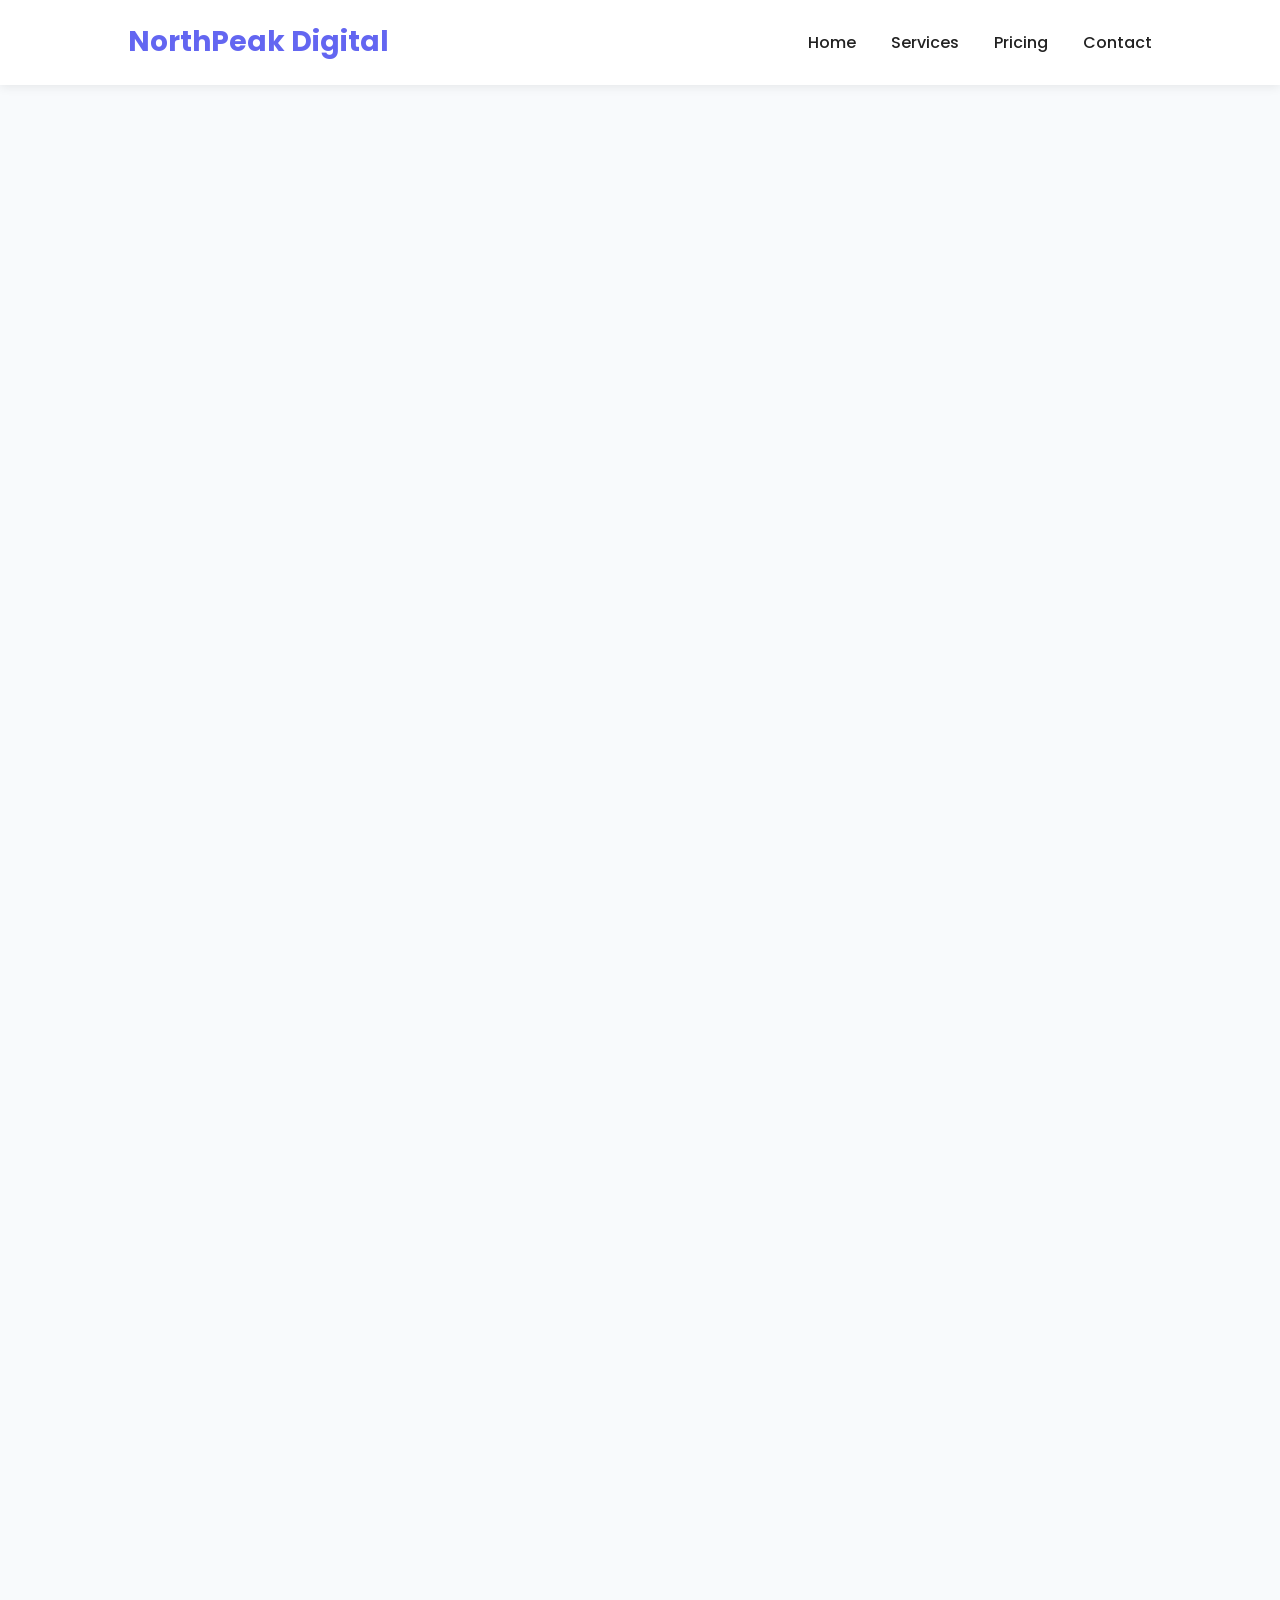
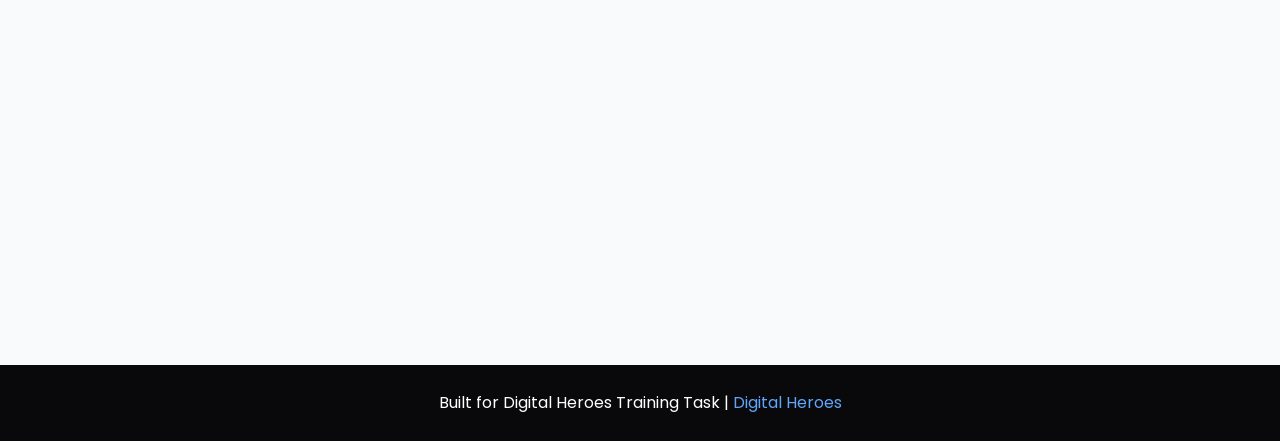
==== index.html @ 5ba5696d "Add files via upload" ====
<!DOCTYPE html>
<html lang="en">
<head>
    <meta charset="UTF-8">
    <meta name="viewport" content="width=device-width, initial-scale=1.0">

    <title>NorthPeak Digital</title>

    <!-- Google Font -->
    <link href="https://fonts.googleapis.com/css2?family=Poppins:wght@300;400;500;600;700&display=swap" rel="stylesheet">

    <!-- Font Awesome Icons -->
    <link rel="stylesheet"
          href="https://cdnjs.cloudflare.com/ajax/libs/font-awesome/6.7.2/css/all.min.css">

    <!-- CSS -->
    <link rel="stylesheet" href="style.css">
</head>

<body>

    <!-- Website Starts Here -->

    <header>
    <nav class="navbar">

    <div class="logo">
        NorthPeak Digital
    </div>

    <ul class="nav-links">

        <li><a href="#hero">Home</a></li>
        <li><a href="#services">Services</a></li>
        <li><a href="#pricing">Pricing</a></li>
        <li><a href="#contact">Contact</a></li>

    </ul>

    <div class="menu-btn">

        <i class="fas fa-bars"></i>

    </div>

</nav>
</header>
<section id="hero" class="hero hidden">

    <div class="hero-content">

        <h1>Empowering Businesses with Digital Excellence</h1>

        <p>
            We build modern websites, digital products,
            and marketing solutions that help businesses grow.
        </p>

        <a href="#contact" class="btn">
            Get Started
        </a>

    </div>

</section>
<section id="services" class="hidden">

    <h2>Our Services</h2>

    <div class="services-container">

        <div class="service-card">
            <i class="fas fa-code"></i>
            <h3>Web Development</h3>
            <p>Custom responsive websites.</p>
        </div>

        <div class="service-card">
            <i class="fas fa-palette"></i>
            <h3>UI/UX Design</h3>
            <p>Modern user experiences.</p>
        </div>

        <div class="service-card">
            <i class="fas fa-chart-line"></i>
            <h3>SEO</h3>
            <p>Improve search rankings.</p>
        </div>

        <div class="service-card">
            <i class="fas fa-bullhorn"></i>
            <h3>Digital Marketing</h3>
            <p>Reach more customers.</p>
        </div>

        <div class="service-card">
            <i class="fas fa-cloud"></i>
            <h3>Cloud Solutions</h3>
            <p>Secure cloud services.</p>
        </div>

        <div class="service-card">
            <i class="fas fa-shield-alt"></i>
            <h3>Cyber Security</h3>
            <p>Protect your business.</p>
        </div>

    </div>

</section>
<section id="testimonials" class="hidden">

    <h2>What Our Clients Say</h2>

    <div class="testimonial-container">

        <div class="testimonial">
            <p>"Amazing service and professional team!"</p>
            <h4>- Rahul Sharma</h4>
        </div>

        <div class="testimonial">
            <p>"Our sales increased after the new website."</p>
            <h4>- Priya Verma</h4>
        </div>

        <div class="testimonial">
            <p>"Highly recommended for startups."</p>
            <h4>- Aman Singh</h4>
        </div>

    </div>

</section>
<section id="pricing" class="hidden">

    <h2>Pricing Plans</h2>

    <div class="pricing-container">

        <div class="price-card">
            <h3>Starter</h3>
            <h1>₹9,999</h1>
            <p>Basic Website</p>
        </div>

        <div class="price-card">
            <div class="price-card featured">
            <span class="badge">Most Popular</span>
            <h3>Professional</h3>
            <h1>₹19,999</h1>
            <p>Website + SEO</p>
        </div>

        <div class="price-card">
            <h3>Enterprise</h3>
            <h1>₹49,999</h1>
            <p>Complete Digital Package</p>
        </div>

    </div>

</section>
<section id="contact" class="hidden">

    <h2>Contact Us</h2>

    <form id="contactForm">

        <input
            type="text"
            id="name"
            placeholder="Your Name"
            required>
        <span class="error-msg" id="nameError"></span>

        <input
            type="email"
            id="email"
            placeholder="Your Email"
            required>
        <span class="error-msg" id="emailError"></span>

        <input
            type="tel"
            id="phone"
            placeholder="Phone Number"
            required>
        <span class="error-msg" id="phoneError"></span>

        <textarea
            id="message"
            placeholder="Your Message"
            required></textarea>
        <span class="error-msg" id="messageError"></span>

        <button type="submit">
            Send Message
        </button>

    </form>

</section>

<footer>

    <p>
        Built for Digital Heroes Training Task |
        <a href="https://digitalheroesco.com"
           target="_blank">
           Digital Heroes
        </a>
    </p>

</footer>
    <script src="script.js"></script>
</body>
</html>
---- style.css ----
/* ===== GOOGLE RESET ===== */

:root {
    --color-primary: #6366f1;
    --color-primary-dark: #1d4ed8;
    --color-dark: #09090b;
    --color-bg: #f8fafc;
    --color-bg-alt: #fafafa;
}

.menu-btn{

display:none;

font-size:28px;

cursor:pointer;

}

*{
    margin:0;
    padding:0;
    box-sizing:border-box;
}

html{
    scroll-behavior:smooth;
}

body{
    font-family:'Poppins',sans-serif;
    background:var(--color-bg);
    color:#222;
    line-height:1.6;
}

section{
    padding:80px 10%;
}

h1,h2,h3{
    color:var(--color-dark);
}

a{
    text-decoration:none;
}

ul{
    list-style:none;
}

.nav-links a.active{

color:var(--color-primary);

font-weight:700;

}

.hidden{

opacity:0;

transform:translateY(60px);

transition:1s;

}

.show{

opacity:1;

transform:translateY(0);

}

/* header */
header{
    position:sticky;
    top:0;
    z-index:1000;
}

.navbar{

    display:flex;
    justify-content:space-between;
    align-items:center;

    padding:20px 10%;

    background:white;

    box-shadow:0 2px 10px rgba(0,0,0,.08);

}

.logo{

    font-size:28px;
    font-weight:700;
    color:var(--color-primary);

}

.nav-links{

    display:flex;
    gap:35px;

}

.nav-links a{

    color:#222;
    font-weight:500;
    transition:.3s;

}

.nav-links a:hover{

    color:var(--color-primary);

}

/* Hero Section */
.hero{

    height:90vh;

    display:flex;
    justify-content:center;
    align-items:center;

    text-align:center;

    background:linear-gradient(135deg,var(--color-primary),var(--color-primary-dark));

    color:white;

}

.hero-content{

    max-width:700px;

}

.hero h1{

    font-size:55px;

    color:white;

    margin-bottom:20px;

}

.hero p{

    font-size:20px;

    margin-bottom:40px;

}

.btn{

    display:inline-block;

    padding:15px 35px;

    background:white;

    color:var(--color-primary);

    border-radius:8px;

    font-weight:600;

    transition:.3s;

}

.btn:hover{

    transform:translateY(-5px);

}

/* Service */
#services{

    background:white;

    text-align:center;

}

.services-container{

    margin-top:50px;

    display:grid;

    grid-template-columns:repeat(3,1fr);

    gap:30px;

}

.service-card{

    background:var(--color-bg);

    padding:40px 25px;

    border-radius:12px;

    transition:.4s;

    box-shadow:0 5px 20px rgba(0,0,0,.08);

}

.service-card i{

    font-size:45px;

    color:var(--color-primary);

    margin-bottom:20px;

}

.service-card:hover{

    transform:translateY(-10px);

}

/* Testimonials */
#testimonials{

    background:var(--color-bg-alt);

    text-align:center;

}

.testimonial-container{

    display:flex;

    gap:30px;

    margin-top:40px;

}

.testimonial{

    background:white;

    padding:30px;

    border-radius:12px;

    box-shadow:0 5px 20px rgba(0,0,0,.08);

}

/* Pricing */
#pricing{

    background:white;

    text-align:center;

}

.pricing-container{

    display:grid;

    grid-template-columns:repeat(3,1fr);

    gap:30px;

    margin-top:50px;

}

.price-card{

    background:var(--color-primary);

    color:white;

    padding:45px;

    border-radius:15px;

    transition:.4s;

}

.price-card.featured{
    transform: scale(1.05);
    border: 2px solid #fbbf24;
}

.badge{
    display:inline-block;
    background:#fbbf24;
    color:#0f172a;
    font-size:12px;
    font-weight:700;
    padding:4px 12px;
    border-radius:20px;
    margin-bottom:10px;
}

.price-card h1{

    color:white;

    margin:20px 0;

}

.price-card:hover{

    transform:scale(1.05);

}

/* Contact Form */
#contact{

    background:var(--color-bg-alt);

    text-align:center;

}

form{

    max-width:700px;

    margin:auto;

}

input,
textarea{

    width:100%;

    padding:18px;

    margin-bottom:20px;

    border:1px solid #ddd;

    border-radius:8px;

    font-size:16px;

}

textarea{

    height:180px;

    resize:none;

}

button{

    width:100%;

    padding:18px;

    background:var(--color-primary);

    color:white;

    border:none;

    border-radius:8px;

    font-size:18px;

    cursor:pointer;

    transition:.3s;

}

button:hover{

    background:var(--color-primary-dark);

}

.error-msg{
    display:block;
    color:#dc2626;
    font-size:14px;
    margin-top:-15px;
    margin-bottom:15px;
    min-height:18px;
}

/* Footer */
footer{

    background:var(--color-dark);

    color:white;

    text-align:center;

    padding:25px;

}

footer a{

    color:#60a5fa;

}

/* Tablet (768px) */
@media(max-width:768px){

.services-container{

grid-template-columns:repeat(2,1fr);
max-width: 1200px;
margin-inline: auto;

}

.pricing-container{

grid-template-columns:1fr;
max-width: 1200px;
margin-inline: auto;

}

.testimonial-container{

flex-direction:column;
max-width: 1200px;
margin-inline: auto;

}

.hero h1{

font-size:40px;

}

}

/* Mobile (360px) */
@media(max-width:480px){

.menu-btn{

display:block;

}

.nav-links{

display:none;

width:100%;

}

.nav-links.active{

display:flex;

flex-direction:column;

padding-top:20px;

}

.navbar{

flex-direction:column;

gap:20px;

}

.nav-links{

flex-direction:column;

align-items:center;

}

.services-container{

grid-template-columns:1fr;

}

.hero{

padding:20px;

}

.hero h1{

font-size:32px;

}

.hero p{

font-size:17px;

}

section{

padding:60px 20px;

}

}

a:focus-visible,
button:focus-visible,
input:focus-visible,
textarea:focus-visible {
    outline: 2px solid var(--color-primary);
    outline-offset: 2px;
}
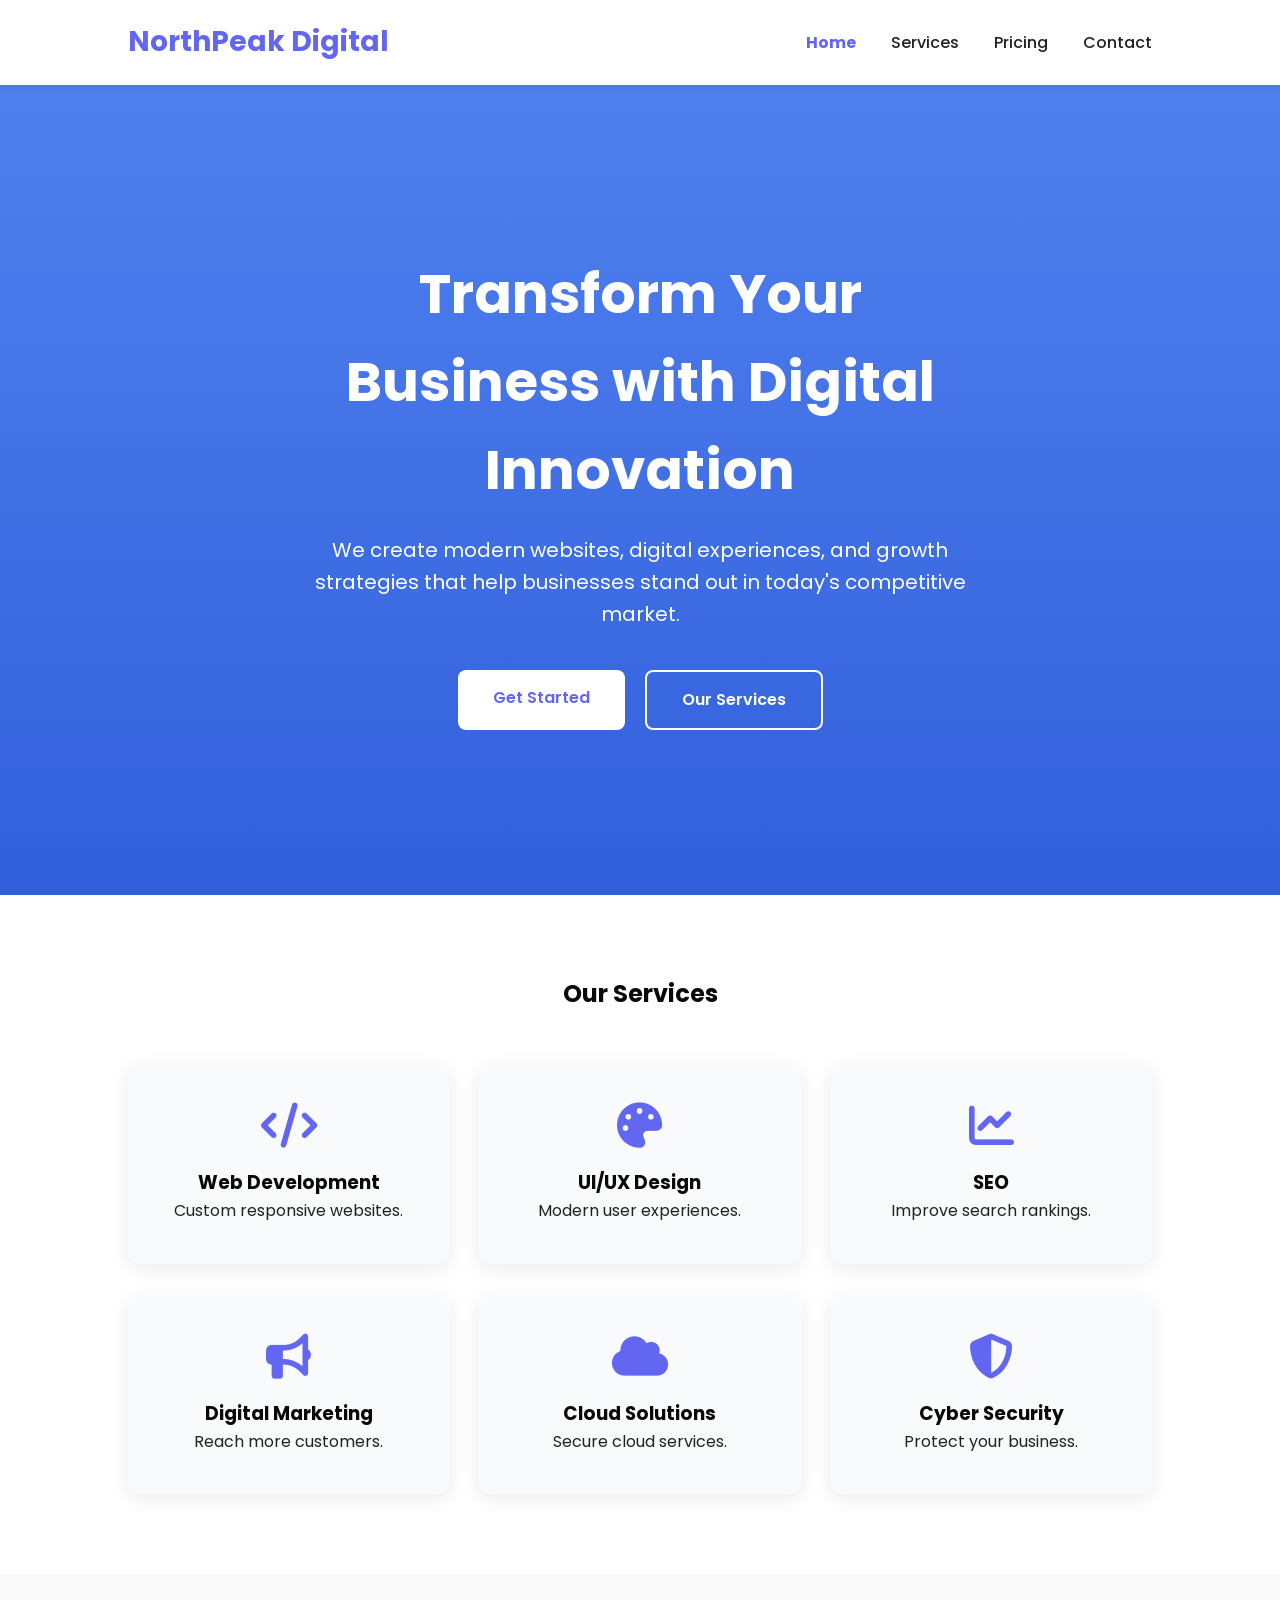
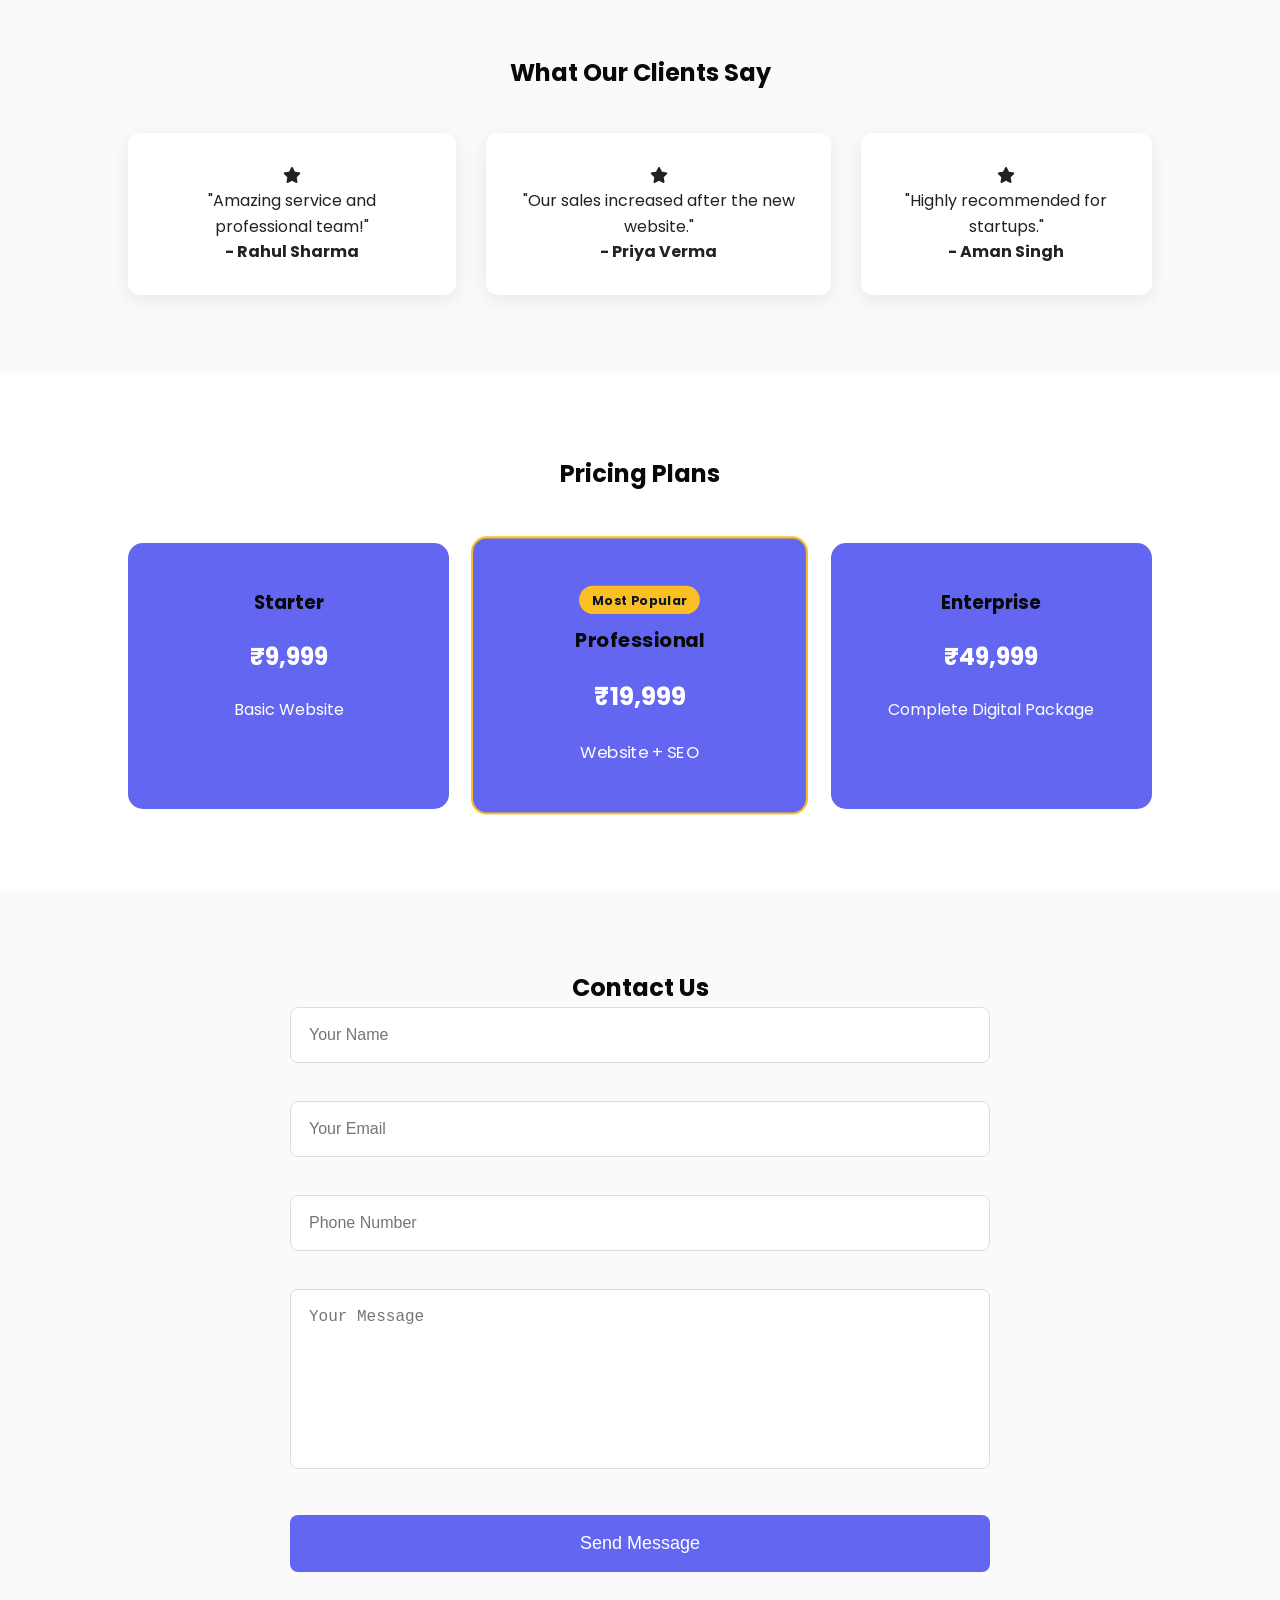
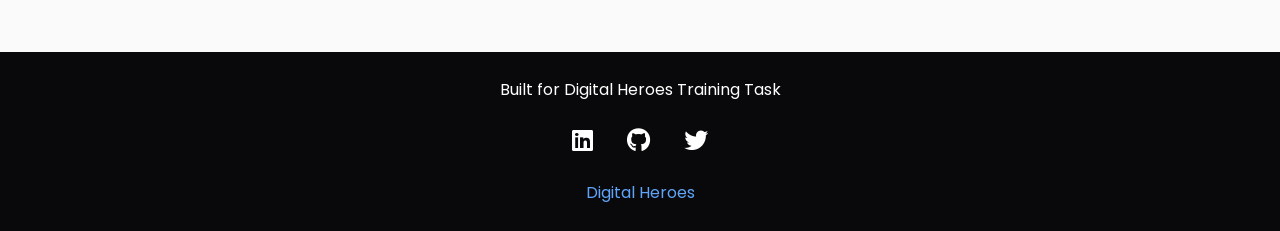
==== commit 79db2173: "Initial Commit" ====
--- a/index.html
+++ b/index.html
@@ -1,218 +1,239 @@
-<!DOCTYPE html>
-<html lang="en">
-<head>
-    <meta charset="UTF-8">
-    <meta name="viewport" content="width=device-width, initial-scale=1.0">
-
-    <title>NorthPeak Digital</title>
-
-    <!-- Google Font -->
-    <link href="https://fonts.googleapis.com/css2?family=Poppins:wght@300;400;500;600;700&display=swap" rel="stylesheet">
-
-    <!-- Font Awesome Icons -->
-    <link rel="stylesheet"
-          href="https://cdnjs.cloudflare.com/ajax/libs/font-awesome/6.7.2/css/all.min.css">
-
-    <!-- CSS -->
-    <link rel="stylesheet" href="style.css">
-</head>
-
-<body>
-
-    <!-- Website Starts Here -->
-
-    <header>
-    <nav class="navbar">
-
-    <div class="logo">
-        NorthPeak Digital
-    </div>
-
-    <ul class="nav-links">
-
-        <li><a href="#hero">Home</a></li>
-        <li><a href="#services">Services</a></li>
-        <li><a href="#pricing">Pricing</a></li>
-        <li><a href="#contact">Contact</a></li>
-
-    </ul>
-
-    <div class="menu-btn">
-
-        <i class="fas fa-bars"></i>
-
-    </div>
-
-</nav>
-</header>
-<section id="hero" class="hero hidden">
-
-    <div class="hero-content">
-
-        <h1>Empowering Businesses with Digital Excellence</h1>
-
-        <p>
-            We build modern websites, digital products,
-            and marketing solutions that help businesses grow.
-        </p>
-
-        <a href="#contact" class="btn">
-            Get Started
-        </a>
-
-    </div>
-
-</section>
-<section id="services" class="hidden">
-
-    <h2>Our Services</h2>
-
-    <div class="services-container">
-
-        <div class="service-card">
-            <i class="fas fa-code"></i>
-            <h3>Web Development</h3>
-            <p>Custom responsive websites.</p>
-        </div>
-
-        <div class="service-card">
-            <i class="fas fa-palette"></i>
-            <h3>UI/UX Design</h3>
-            <p>Modern user experiences.</p>
-        </div>
-
-        <div class="service-card">
-            <i class="fas fa-chart-line"></i>
-            <h3>SEO</h3>
-            <p>Improve search rankings.</p>
-        </div>
-
-        <div class="service-card">
-            <i class="fas fa-bullhorn"></i>
-            <h3>Digital Marketing</h3>
-            <p>Reach more customers.</p>
-        </div>
-
-        <div class="service-card">
-            <i class="fas fa-cloud"></i>
-            <h3>Cloud Solutions</h3>
-            <p>Secure cloud services.</p>
-        </div>
-
-        <div class="service-card">
-            <i class="fas fa-shield-alt"></i>
-            <h3>Cyber Security</h3>
-            <p>Protect your business.</p>
-        </div>
-
-    </div>
-
-</section>
-<section id="testimonials" class="hidden">
-
-    <h2>What Our Clients Say</h2>
-
-    <div class="testimonial-container">
-
-        <div class="testimonial">
-            <p>"Amazing service and professional team!"</p>
-            <h4>- Rahul Sharma</h4>
-        </div>
-
-        <div class="testimonial">
-            <p>"Our sales increased after the new website."</p>
-            <h4>- Priya Verma</h4>
-        </div>
-
-        <div class="testimonial">
-            <p>"Highly recommended for startups."</p>
-            <h4>- Aman Singh</h4>
-        </div>
-
-    </div>
-
-</section>
-<section id="pricing" class="hidden">
-
-    <h2>Pricing Plans</h2>
-
-    <div class="pricing-container">
-
-        <div class="price-card">
-            <h3>Starter</h3>
-            <h1>₹9,999</h1>
-            <p>Basic Website</p>
-        </div>
-
-        <div class="price-card">
-            <div class="price-card featured">
-            <span class="badge">Most Popular</span>
-            <h3>Professional</h3>
-            <h1>₹19,999</h1>
-            <p>Website + SEO</p>
-        </div>
-
-        <div class="price-card">
-            <h3>Enterprise</h3>
-            <h1>₹49,999</h1>
-            <p>Complete Digital Package</p>
-        </div>
-
-    </div>
-
-</section>
-<section id="contact" class="hidden">
-
-    <h2>Contact Us</h2>
-
-    <form id="contactForm">
-
-        <input
-            type="text"
-            id="name"
-            placeholder="Your Name"
-            required>
-        <span class="error-msg" id="nameError"></span>
-
-        <input
-            type="email"
-            id="email"
-            placeholder="Your Email"
-            required>
-        <span class="error-msg" id="emailError"></span>
-
-        <input
-            type="tel"
-            id="phone"
-            placeholder="Phone Number"
-            required>
-        <span class="error-msg" id="phoneError"></span>
-
-        <textarea
-            id="message"
-            placeholder="Your Message"
-            required></textarea>
-        <span class="error-msg" id="messageError"></span>
-
-        <button type="submit">
-            Send Message
-        </button>
-
-    </form>
-
-</section>
-
-<footer>
-
-    <p>
-        Built for Digital Heroes Training Task |
-        <a href="https://digitalheroesco.com"
-           target="_blank">
-           Digital Heroes
-        </a>
-    </p>
-
-</footer>
-    <script src="script.js"></script>
-</body>
+<!DOCTYPE html>
+<html lang="en">
+<head>
+    <meta charset="UTF-8">
+    <meta name="viewport" content="width=device-width, initial-scale=1.0">
+
+    <title>NorthPeak Digital</title>
+
+    <!-- Google Font -->
+    <link href="https://fonts.googleapis.com/css2?family=Poppins:wght@300;400;500;600;700&display=swap" rel="stylesheet">
+
+    <!-- Font Awesome Icons -->
+    <link rel="stylesheet"
+          href="https://cdnjs.cloudflare.com/ajax/libs/font-awesome/6.7.2/css/all.min.css">
+
+    <!-- CSS -->
+    <link rel="stylesheet" href="style.css">
+</head>
+
+<body>
+
+    <!-- Website Starts Here -->
+
+    <header>
+    <nav class="navbar">
+
+    <div class="logo">
+        NorthPeak Digital
+    </div>
+
+    <ul class="nav-links">
+
+        <li><a href="#hero">Home</a></li>
+        <li><a href="#services">Services</a></li>
+        <li><a href="#pricing">Pricing</a></li>
+        <li><a href="#contact">Contact</a></li>
+
+    </ul>
+
+    <div class="menu-btn">
+
+        <i class="fas fa-bars"></i>
+
+    </div>
+
+</nav>
+</header>
+<section id="hero" class="hero hidden">
+
+    <div class="hero-content">
+
+        <h1>Transform Your Business with Digital Innovation</h1>
+
+        <p>
+            We create modern websites, digital experiences, and growth strategies
+            that help businesses stand out in today's competitive market.
+        </p>
+
+        <div class="hero-buttons">
+            <a href="#contact" class="btn">Get Started</a>
+            <a href="#services" class="btn btn-secondary">Our Services</a>
+        </div>
+
+    </div>
+
+</section>
+<section id="services" class="hidden">
+
+    <h2>Our Services</h2>
+
+    <div class="services-container">
+
+        <div class="service-card">
+            <i class="fas fa-code"></i>
+            <h3>Web Development</h3>
+            <p>Custom responsive websites.</p>
+        </div>
+
+        <div class="service-card">
+            <i class="fas fa-palette"></i>
+            <h3>UI/UX Design</h3>
+            <p>Modern user experiences.</p>
+        </div>
+
+        <div class="service-card">
+            <i class="fas fa-chart-line"></i>
+            <h3>SEO</h3>
+            <p>Improve search rankings.</p>
+        </div>
+
+        <div class="service-card">
+            <i class="fas fa-bullhorn"></i>
+            <h3>Digital Marketing</h3>
+            <p>Reach more customers.</p>
+        </div>
+
+        <div class="service-card">
+            <i class="fas fa-cloud"></i>
+            <h3>Cloud Solutions</h3>
+            <p>Secure cloud services.</p>
+        </div>
+
+        <div class="service-card">
+            <i class="fas fa-shield-alt"></i>
+            <h3>Cyber Security</h3>
+            <p>Protect your business.</p>
+        </div>
+
+    </div>
+
+</section>
+<section id="testimonials" class="hidden">
+
+    <h2>What Our Clients Say</h2>
+
+    <div class="testimonial-container">
+
+        <div class="testimonial">
+            <i class="fas fa-star"></i>
+            <p>"Amazing service and professional team!"</p>
+            <h4>- Rahul Sharma</h4>
+        </div>
+
+        <div class="testimonial">
+            <i class="fas fa-star"></i>
+            <p>"Our sales increased after the new website."</p>
+            <h4>- Priya Verma</h4>
+        </div>
+
+        <div class="testimonial">
+            <i class="fas fa-star"></i>
+            <p>"Highly recommended for startups."</p>
+            <h4>- Aman Singh</h4>
+        </div>
+
+    </div>
+
+</section>
+<section id="pricing" class="hidden">
+
+    <h2>Pricing Plans</h2>
+
+    <div class="pricing-container">
+
+        <div class="price-card">
+            <h3>Starter</h3>
+            <h1>₹9,999</h1>
+            <p>Basic Website</p>
+        </div>
+
+        <div class="price-card featured">
+            <span class="badge">Most Popular</span>
+            <h3>Professional</h3>
+            <h1>₹19,999</h1>
+            <p>Website + SEO</p>
+        </div>
+
+        <div class="price-card">
+            <h3>Enterprise</h3>
+            <h1>₹49,999</h1>
+            <p>Complete Digital Package</p>
+        </div>
+
+    </div>
+
+</section>
+<section id="contact" class="hidden">
+
+    <h2>Contact Us</h2>
+
+    <form id="contactForm">
+
+        <input
+            type="text"
+            id="name"
+            placeholder="Your Name"
+            required>
+        <span class="error-msg" id="nameError"></span>
+
+        <input
+            type="email"
+            id="email"
+            placeholder="Your Email"
+            required>
+        <span class="error-msg" id="emailError"></span>
+
+        <input
+            type="tel"
+            id="phone"
+            placeholder="Phone Number"
+            required>
+        <span class="error-msg" id="phoneError"></span>
+
+        <textarea
+            id="message"
+            placeholder="Your Message"
+            required></textarea>
+        <span class="error-msg" id="messageError"></span>
+
+        <button type="submit">
+            Send Message
+        </button>
+
+    </form>
+
+</section>
+
+<footer>
+
+<p>
+
+Built for Digital Heroes Training Task
+
+</p>
+
+<div class="social-icons">
+
+<a href="#"><i class="fab fa-linkedin"></i></a>
+
+<a href="#"><i class="fab fa-github"></i></a>
+
+<a href="#"><i class="fab fa-twitter"></i></a>
+
+</div>
+
+<p>
+
+<a href="https://digitalheroesco.com" target="_blank">
+
+Digital Heroes
+
+</a>
+
+</p>
+
+</footer>
+    <script src="script.js"></script>
+</body>
 </html>
--- a/style.css
+++ b/style.css
@@ -1,556 +1,601 @@
-/* ===== GOOGLE RESET ===== */
-
-:root {
-    --color-primary: #6366f1;
-    --color-primary-dark: #1d4ed8;
-    --color-dark: #09090b;
-    --color-bg: #f8fafc;
-    --color-bg-alt: #fafafa;
-}
-
-.menu-btn{
-
-display:none;
-
-font-size:28px;
-
-cursor:pointer;
-
-}
-
-*{
-    margin:0;
-    padding:0;
-    box-sizing:border-box;
-}
-
-html{
-    scroll-behavior:smooth;
-}
-
-body{
-    font-family:'Poppins',sans-serif;
-    background:var(--color-bg);
-    color:#222;
-    line-height:1.6;
-}
-
-section{
-    padding:80px 10%;
-}
-
-h1,h2,h3{
-    color:var(--color-dark);
-}
-
-a{
-    text-decoration:none;
-}
-
-ul{
-    list-style:none;
-}
-
-.nav-links a.active{
-
-color:var(--color-primary);
-
-font-weight:700;
-
-}
-
-.hidden{
-
-opacity:0;
-
-transform:translateY(60px);
-
-transition:1s;
-
-}
-
-.show{
-
-opacity:1;
-
-transform:translateY(0);
-
-}
-
-/* header */
-header{
-    position:sticky;
-    top:0;
-    z-index:1000;
-}
-
-.navbar{
-
-    display:flex;
-    justify-content:space-between;
-    align-items:center;
-
-    padding:20px 10%;
-
-    background:white;
-
-    box-shadow:0 2px 10px rgba(0,0,0,.08);
-
-}
-
-.logo{
-
-    font-size:28px;
-    font-weight:700;
-    color:var(--color-primary);
-
-}
-
-.nav-links{
-
-    display:flex;
-    gap:35px;
-
-}
-
-.nav-links a{
-
-    color:#222;
-    font-weight:500;
-    transition:.3s;
-
-}
-
-.nav-links a:hover{
-
-    color:var(--color-primary);
-
-}
-
-/* Hero Section */
-.hero{
-
-    height:90vh;
-
-    display:flex;
-    justify-content:center;
-    align-items:center;
-
-    text-align:center;
-
-    background:linear-gradient(135deg,var(--color-primary),var(--color-primary-dark));
-
-    color:white;
-
-}
-
-.hero-content{
-
-    max-width:700px;
-
-}
-
-.hero h1{
-
-    font-size:55px;
-
-    color:white;
-
-    margin-bottom:20px;
-
-}
-
-.hero p{
-
-    font-size:20px;
-
-    margin-bottom:40px;
-
-}
-
-.btn{
-
-    display:inline-block;
-
-    padding:15px 35px;
-
-    background:white;
-
-    color:var(--color-primary);
-
-    border-radius:8px;
-
-    font-weight:600;
-
-    transition:.3s;
-
-}
-
-.btn:hover{
-
-    transform:translateY(-5px);
-
-}
-
-/* Service */
-#services{
-
-    background:white;
-
-    text-align:center;
-
-}
-
-.services-container{
-
-    margin-top:50px;
-
-    display:grid;
-
-    grid-template-columns:repeat(3,1fr);
-
-    gap:30px;
-
-}
-
-.service-card{
-
-    background:var(--color-bg);
-
-    padding:40px 25px;
-
-    border-radius:12px;
-
-    transition:.4s;
-
-    box-shadow:0 5px 20px rgba(0,0,0,.08);
-
-}
-
-.service-card i{
-
-    font-size:45px;
-
-    color:var(--color-primary);
-
-    margin-bottom:20px;
-
-}
-
-.service-card:hover{
-
-    transform:translateY(-10px);
-
-}
-
-/* Testimonials */
-#testimonials{
-
-    background:var(--color-bg-alt);
-
-    text-align:center;
-
-}
-
-.testimonial-container{
-
-    display:flex;
-
-    gap:30px;
-
-    margin-top:40px;
-
-}
-
-.testimonial{
-
-    background:white;
-
-    padding:30px;
-
-    border-radius:12px;
-
-    box-shadow:0 5px 20px rgba(0,0,0,.08);
-
-}
-
-/* Pricing */
-#pricing{
-
-    background:white;
-
-    text-align:center;
-
-}
-
-.pricing-container{
-
-    display:grid;
-
-    grid-template-columns:repeat(3,1fr);
-
-    gap:30px;
-
-    margin-top:50px;
-
-}
-
-.price-card{
-
-    background:var(--color-primary);
-
-    color:white;
-
-    padding:45px;
-
-    border-radius:15px;
-
-    transition:.4s;
-
-}
-
-.price-card.featured{
-    transform: scale(1.05);
-    border: 2px solid #fbbf24;
-}
-
-.badge{
-    display:inline-block;
-    background:#fbbf24;
-    color:#0f172a;
-    font-size:12px;
-    font-weight:700;
-    padding:4px 12px;
-    border-radius:20px;
-    margin-bottom:10px;
-}
-
-.price-card h1{
-
-    color:white;
-
-    margin:20px 0;
-
-}
-
-.price-card:hover{
-
-    transform:scale(1.05);
-
-}
-
-/* Contact Form */
-#contact{
-
-    background:var(--color-bg-alt);
-
-    text-align:center;
-
-}
-
-form{
-
-    max-width:700px;
-
-    margin:auto;
-
-}
-
-input,
-textarea{
-
-    width:100%;
-
-    padding:18px;
-
-    margin-bottom:20px;
-
-    border:1px solid #ddd;
-
-    border-radius:8px;
-
-    font-size:16px;
-
-}
-
-textarea{
-
-    height:180px;
-
-    resize:none;
-
-}
-
-button{
-
-    width:100%;
-
-    padding:18px;
-
-    background:var(--color-primary);
-
-    color:white;
-
-    border:none;
-
-    border-radius:8px;
-
-    font-size:18px;
-
-    cursor:pointer;
-
-    transition:.3s;
-
-}
-
-button:hover{
-
-    background:var(--color-primary-dark);
-
-}
-
-.error-msg{
-    display:block;
-    color:#dc2626;
-    font-size:14px;
-    margin-top:-15px;
-    margin-bottom:15px;
-    min-height:18px;
-}
-
-/* Footer */
-footer{
-
-    background:var(--color-dark);
-
-    color:white;
-
-    text-align:center;
-
-    padding:25px;
-
-}
-
-footer a{
-
-    color:#60a5fa;
-
-}
-
-/* Tablet (768px) */
-@media(max-width:768px){
-
-.services-container{
-
-grid-template-columns:repeat(2,1fr);
-max-width: 1200px;
-margin-inline: auto;
-
-}
-
-.pricing-container{
-
-grid-template-columns:1fr;
-max-width: 1200px;
-margin-inline: auto;
-
-}
-
-.testimonial-container{
-
-flex-direction:column;
-max-width: 1200px;
-margin-inline: auto;
-
-}
-
-.hero h1{
-
-font-size:40px;
-
-}
-
-}
-
-/* Mobile (360px) */
-@media(max-width:480px){
-
-.menu-btn{
-
-display:block;
-
-}
-
-.nav-links{
-
-display:none;
-
-width:100%;
-
-}
-
-.nav-links.active{
-
-display:flex;
-
-flex-direction:column;
-
-padding-top:20px;
-
-}
-
-.navbar{
-
-flex-direction:column;
-
-gap:20px;
-
-}
-
-.nav-links{
-
-flex-direction:column;
-
-align-items:center;
-
-}
-
-.services-container{
-
-grid-template-columns:1fr;
-
-}
-
-.hero{
-
-padding:20px;
-
-}
-
-.hero h1{
-
-font-size:32px;
-
-}
-
-.hero p{
-
-font-size:17px;
-
-}
-
-section{
-
-padding:60px 20px;
-
-}
-
-}
-
-a:focus-visible,
-button:focus-visible,
-input:focus-visible,
-textarea:focus-visible {
-    outline: 2px solid var(--color-primary);
-    outline-offset: 2px;
-}
+/* ===== GOOGLE RESET ===== */
+
+:root {
+    --color-primary: #6366f1;
+    --color-primary-dark: #1d4ed8;
+    --color-dark: #09090b;
+    --color-bg: #f8fafc;
+    --color-bg-alt: #fafafa;
+}
+
+.menu-btn{
+
+display:none;
+
+font-size:28px;
+
+cursor:pointer;
+
+}
+
+*{
+    margin:0;
+    padding:0;
+    box-sizing:border-box;
+}
+
+html{
+    scroll-behavior:smooth;
+}
+
+body{
+    font-family:'Poppins',sans-serif;
+    background:var(--color-bg);
+    color:#222;
+    line-height:1.6;
+}
+
+section{
+    padding:80px 10%;
+}
+
+h1,h2,h3{
+    color:var(--color-dark);
+}
+
+a{
+    text-decoration:none;
+}
+
+ul{
+    list-style:none;
+}
+
+.nav-links a.active{
+
+color:var(--color-primary);
+
+font-weight:700;
+
+}
+
+.hidden{
+
+opacity:0;
+
+transform:translateY(60px);
+
+transition:1s;
+
+}
+
+.show{
+
+opacity:1;
+
+transform:translateY(0);
+
+}
+
+/* header */
+header{
+    position:sticky;
+    top:0;
+    z-index:1000;
+}
+
+.navbar{
+
+    display:flex;
+    justify-content:space-between;
+    align-items:center;
+
+    padding:20px 10%;
+
+    background:white;
+
+    box-shadow:0 2px 10px rgba(0,0,0,.08);
+
+}
+
+.logo{
+
+    font-size:28px;
+    font-weight:700;
+    color:var(--color-primary);
+
+}
+
+.nav-links{
+
+    display:flex;
+    gap:35px;
+
+}
+
+.nav-links a{
+
+    color:#222;
+    font-weight:500;
+    transition:.3s;
+
+}
+
+.nav-links a:hover{
+
+    color:var(--color-primary);
+
+}
+
+/* Hero Section */
+.hero{
+
+    height:90vh;
+
+    display:flex;
+    justify-content:center;
+    align-items:center;
+
+    text-align:center;
+
+    background:
+linear-gradient(rgba(37,99,235,.8),rgba(29,78,216,.9)),
+url("https://images.unsplash.com/photo-1497366754035-f200968a6e72?auto=format&fit=crop&w=1600&q=80");
+
+background-size:cover;
+background-position:center;
+
+    color:white;
+
+}
+
+.hero-content{
+
+    max-width:700px;
+
+}
+
+.hero h1{
+
+    font-size:55px;
+
+    color:white;
+
+    margin-bottom:20px;
+
+}
+
+.hero p{
+
+    font-size:20px;
+
+    margin-bottom:40px;
+
+}
+
+.btn{
+
+    display:inline-block;
+
+    padding:15px 35px;
+
+    background:white;
+
+    color:var(--color-primary);
+
+    border-radius:8px;
+
+    font-weight:600;
+
+    transition:.3s;
+
+}
+
+.btn:hover{
+
+    transform:translateY(-5px);
+
+}
+
+.hero-buttons{
+    display:flex;
+    justify-content:center;
+    gap:20px;
+    flex-wrap:wrap;
+}
+
+.btn-secondary{
+    background:transparent;
+    border:2px solid white;
+    color:white;
+}
+
+.btn-secondary:hover{
+    background:white;
+    color:var(--color-primary);
+}
+
+/* Service */
+#services{
+
+    background:white;
+
+    text-align:center;
+
+}
+
+.services-container{
+
+    margin-top:50px;
+
+    display:grid;
+
+    grid-template-columns:repeat(3,1fr);
+
+    gap:30px;
+
+}
+
+.service-card{
+
+    background:var(--color-bg);
+
+    padding:40px 25px;
+
+    border-radius:12px;
+
+    transition:.4s;
+
+    box-shadow:0 5px 20px rgba(0,0,0,.08);
+
+}
+
+.service-card i{
+
+    font-size:45px;
+
+    color:var(--color-primary);
+
+    margin-bottom:20px;
+
+}
+
+.service-card:hover{
+    transform:translateY(-10px);
+    box-shadow:0 15px 35px rgba(0,0,0,.15);
+}
+
+/* Testimonials */
+#testimonials{
+
+    background:var(--color-bg-alt);
+
+    text-align:center;
+
+}
+
+.testimonial-container{
+
+    display:flex;
+
+    gap:30px;
+
+    margin-top:40px;
+
+}
+
+.testimonial{
+
+    background:white;
+
+    padding:30px;
+
+    border-radius:12px;
+
+    box-shadow:0 5px 20px rgba(0,0,0,.08);
+
+}
+
+/* Pricing */
+#pricing{
+
+    background:white;
+
+    text-align:center;
+
+}
+
+.pricing-container{
+
+    display:grid;
+
+    grid-template-columns:repeat(3,1fr);
+
+    gap:30px;
+
+    margin-top:50px;
+
+}
+
+.price-card{
+
+    background:var(--color-primary);
+
+    color:white;
+
+    padding:45px;
+
+    border-radius:15px;
+
+    transition:.4s;
+
+}
+
+.price-card.featured{
+    transform: scale(1.05);
+    border: 2px solid #fbbf24;
+}
+
+.badge{
+    display:inline-block;
+    background:#fbbf24;
+    color:#0f172a;
+    font-size:12px;
+    font-weight:700;
+    padding:4px 12px;
+    border-radius:20px;
+    margin-bottom:10px;
+}
+
+.price-card h1{
+
+    color:white;
+
+    margin:20px 0;
+
+}
+
+.price-card:hover{
+
+    transform:scale(1.05);
+
+}
+
+/* Contact Form */
+#contact{
+
+    background:var(--color-bg-alt);
+
+    text-align:center;
+
+}
+
+form{
+
+    max-width:700px;
+
+    margin:auto;
+
+}
+
+input,
+textarea{
+
+    width:100%;
+
+    padding:18px;
+
+    margin-bottom:20px;
+
+    border:1px solid #ddd;
+
+    border-radius:8px;
+
+    font-size:16px;
+
+}
+
+textarea{
+
+    height:180px;
+
+    resize:none;
+
+}
+
+button{
+
+    width:100%;
+
+    padding:18px;
+
+    background:var(--color-primary);
+
+    color:white;
+
+    border:none;
+
+    border-radius:8px;
+
+    font-size:18px;
+
+    cursor:pointer;
+
+    transition:.3s;
+
+}
+
+button:hover{
+
+    background:var(--color-primary-dark);
+
+}
+
+.error-msg{
+    display:block;
+    color:#dc2626;
+    font-size:14px;
+    margin-top:-15px;
+    margin-bottom:15px;
+    min-height:18px;
+}
+
+/* Footer */
+footer{
+
+    background:var(--color-dark);
+
+    color:white;
+
+    text-align:center;
+
+    padding:25px;
+
+}
+
+footer a{
+
+    color:#60a5fa;
+
+}
+.social-icons{
+
+margin:20px 0;
+
+}
+
+.social-icons a{
+
+font-size:24px;
+
+margin:0 15px;
+
+color:white;
+
+transition:.3s;
+
+}
+
+.social-icons a:hover{
+
+color:#60a5fa;
+
+}
+
+/* Tablet (768px) */
+@media(max-width:768px){
+
+.services-container{
+
+grid-template-columns:repeat(2,1fr);
+max-width: 1200px;
+margin-inline: auto;
+
+}
+
+.pricing-container{
+
+grid-template-columns:1fr;
+max-width: 1200px;
+margin-inline: auto;
+
+}
+
+.testimonial-container{
+
+flex-direction:column;
+max-width: 1200px;
+margin-inline: auto;
+
+}
+
+.hero h1{
+
+font-size:40px;
+
+}
+
+}
+
+/* Mobile (360px) */
+@media(max-width:480px){
+
+.menu-btn{
+
+display:block;
+
+}
+
+.nav-links{
+
+display:none;
+
+width:100%;
+
+}
+
+.nav-links.active{
+
+display:flex;
+
+flex-direction:column;
+
+padding-top:20px;
+
+}
+
+.navbar{
+
+flex-direction:column;
+
+gap:20px;
+
+}
+
+.nav-links{
+
+flex-direction:column;
+
+align-items:center;
+
+}
+
+.services-container{
+
+grid-template-columns:1fr;
+
+}
+
+.hero{
+
+padding:20px;
+
+}
+
+.hero h1{
+
+font-size:32px;
+
+}
+
+.hero p{
+
+font-size:17px;
+
+}
+
+section{
+
+padding:60px 20px;
+
+}
+
+}
+
+a:focus-visible,
+button:focus-visible,
+input:focus-visible,
+textarea:focus-visible {
+    outline: 2px solid var(--color-primary);
+    outline-offset: 2px;
+}
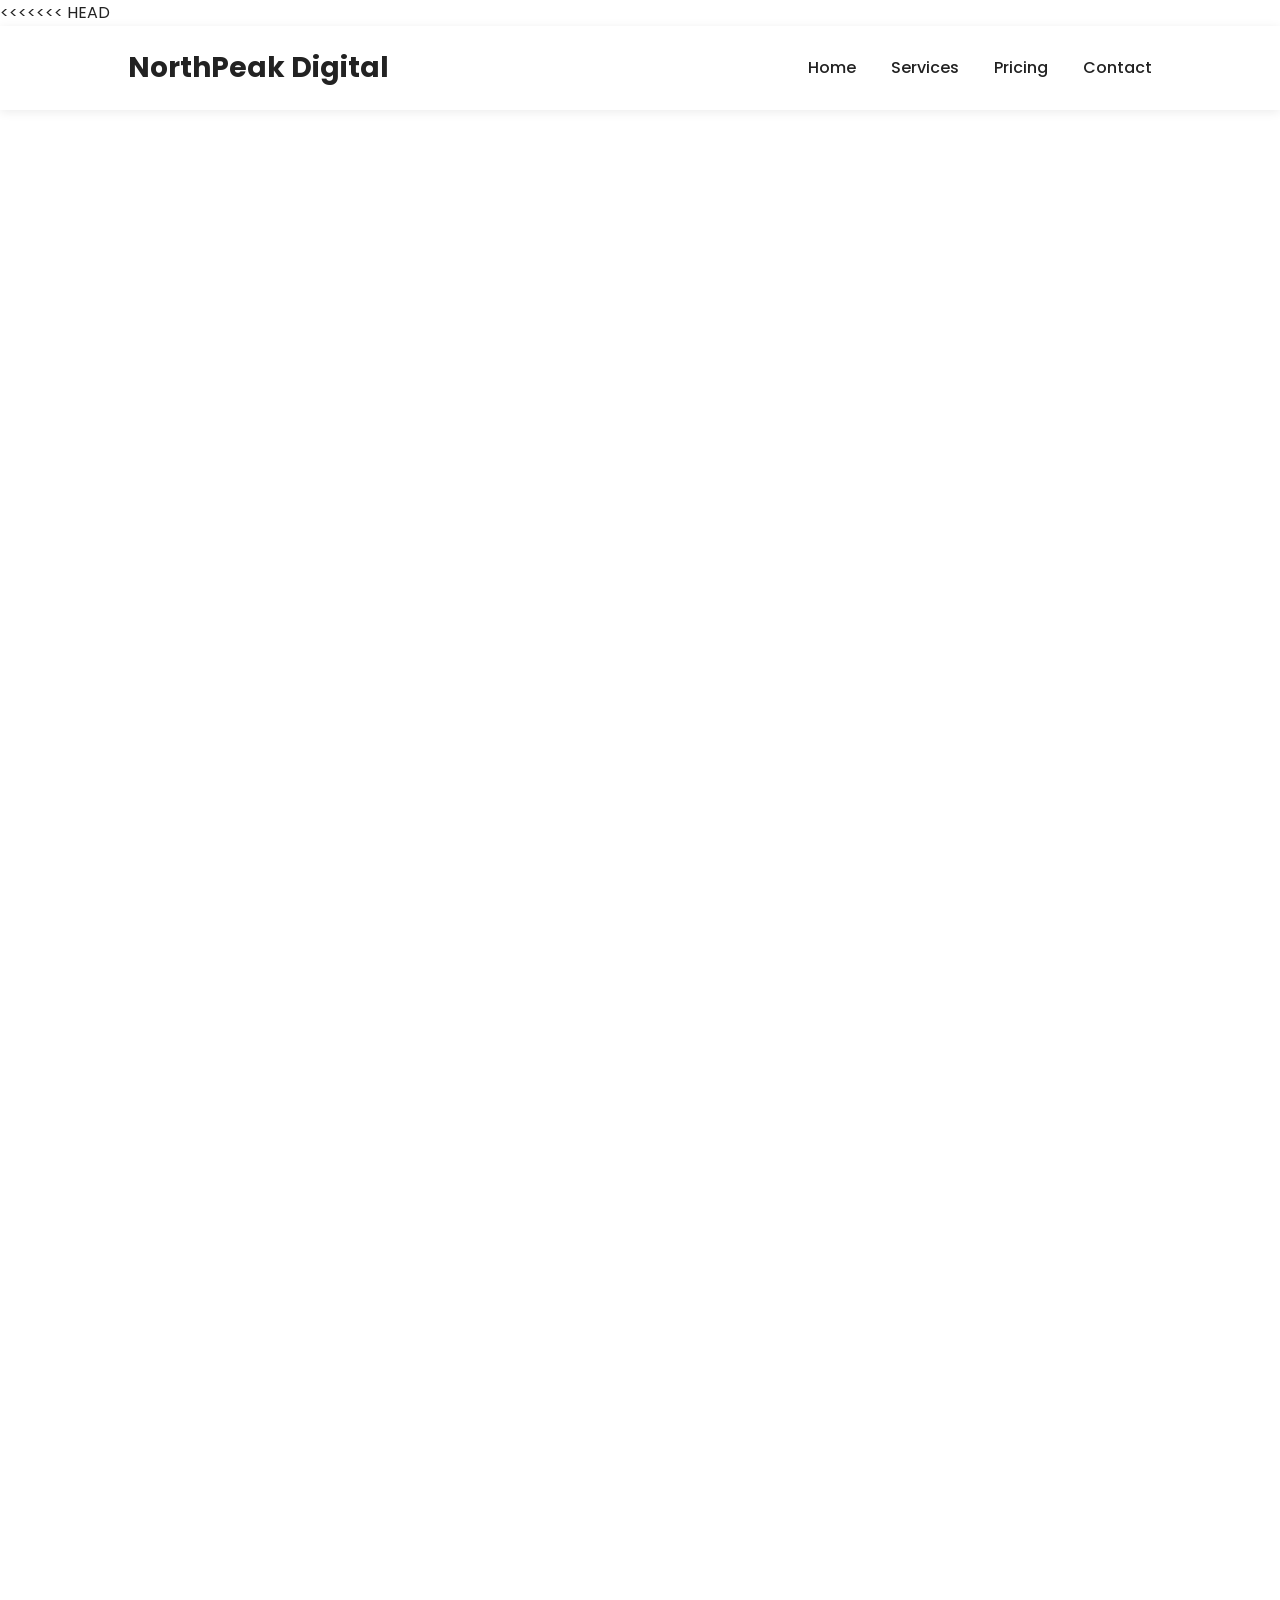
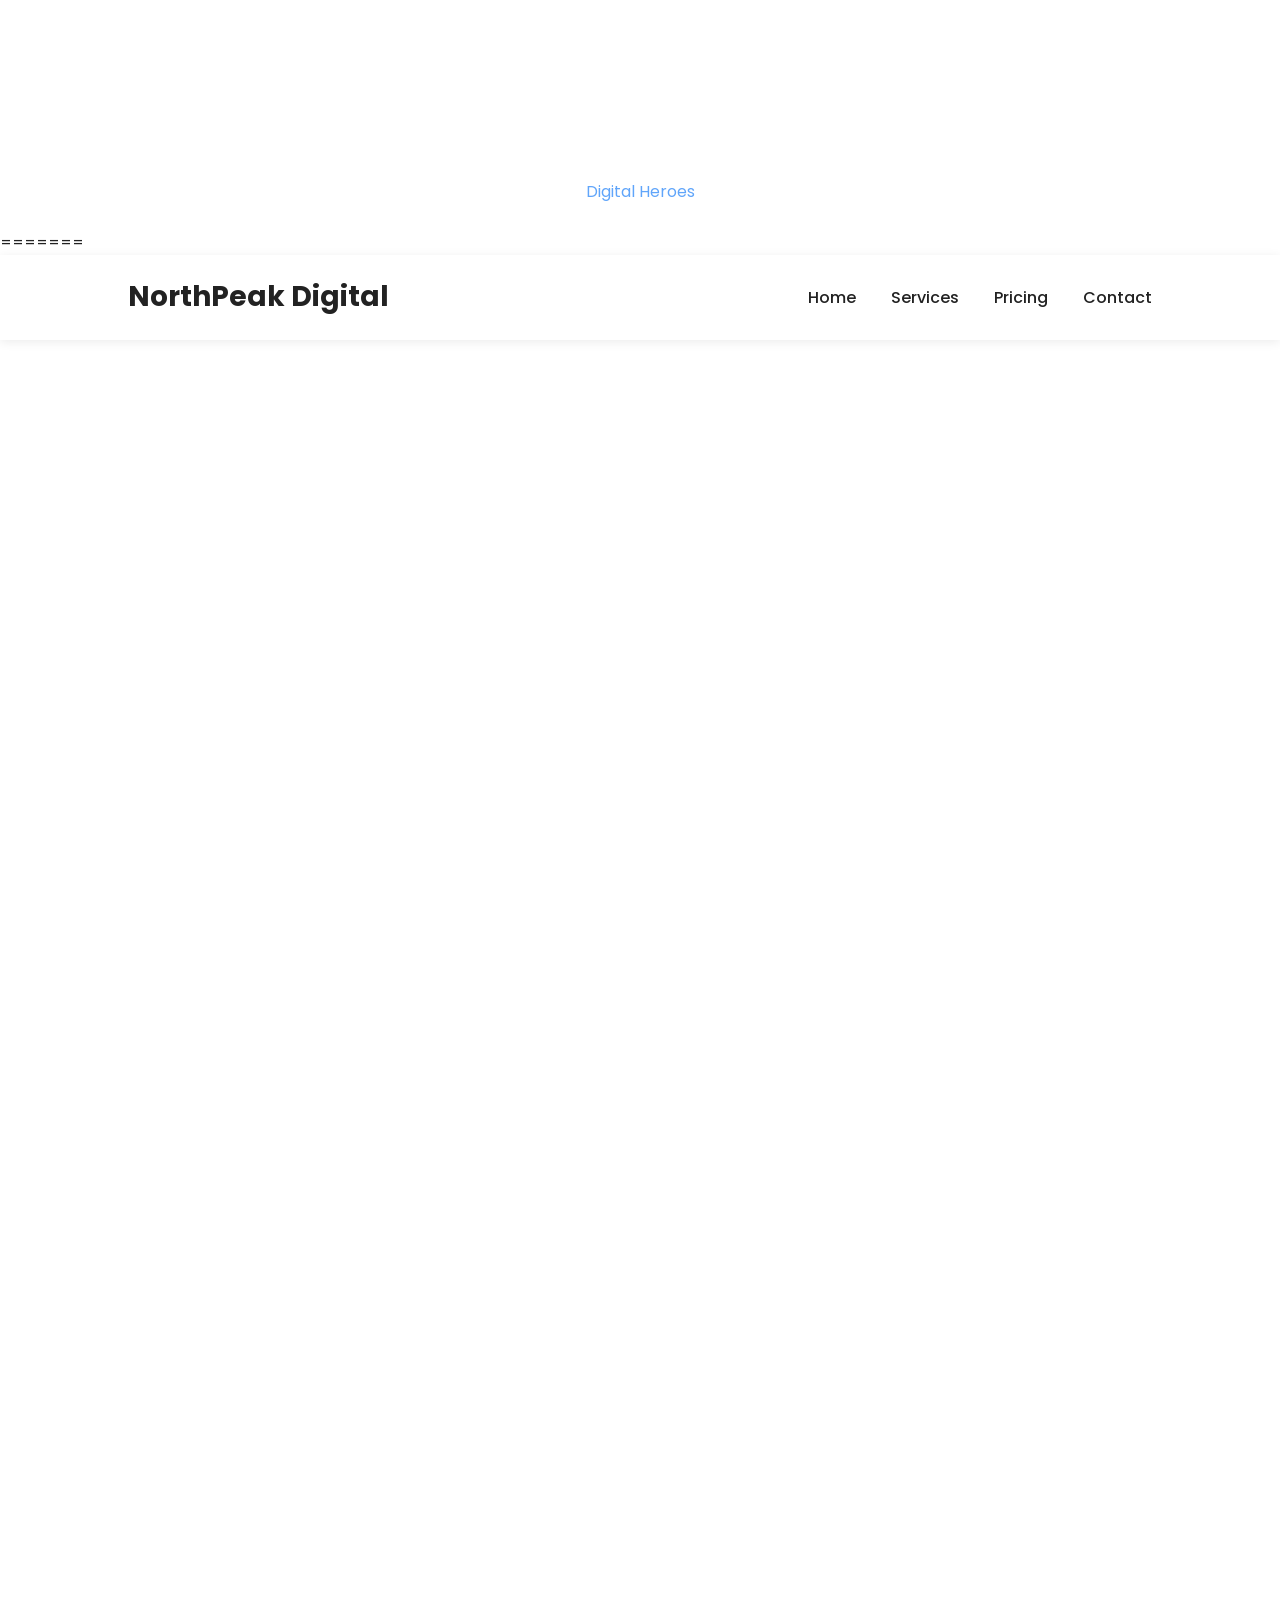
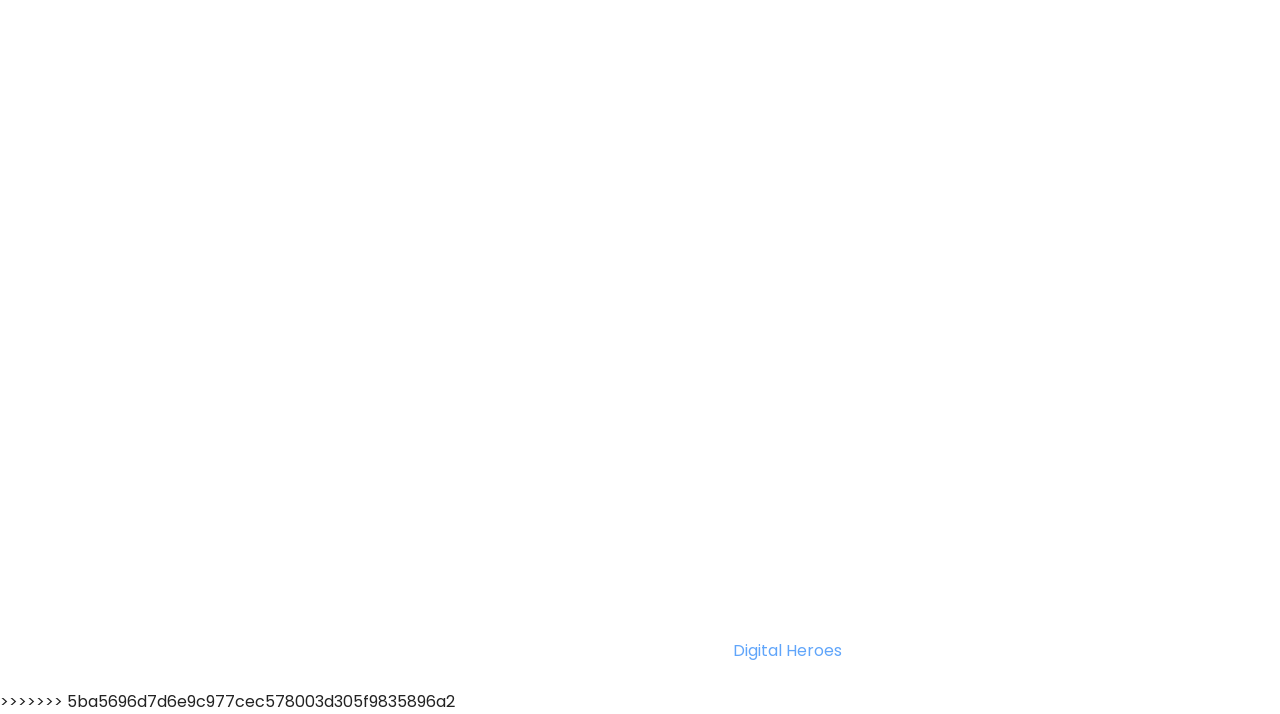
==== commit d3390783: "Merge remote changes" ====
--- a/index.html
+++ b/index.html
@@ -1,3 +1,4 @@
+<<<<<<< HEAD
 <!DOCTYPE html>
 <html lang="en">
 <head>
@@ -236,4 +237,223 @@
 </footer>
     <script src="script.js"></script>
 </body>
+=======
+<!DOCTYPE html>
+<html lang="en">
+<head>
+    <meta charset="UTF-8">
+    <meta name="viewport" content="width=device-width, initial-scale=1.0">
+
+    <title>NorthPeak Digital</title>
+
+    <!-- Google Font -->
+    <link href="https://fonts.googleapis.com/css2?family=Poppins:wght@300;400;500;600;700&display=swap" rel="stylesheet">
+
+    <!-- Font Awesome Icons -->
+    <link rel="stylesheet"
+          href="https://cdnjs.cloudflare.com/ajax/libs/font-awesome/6.7.2/css/all.min.css">
+
+    <!-- CSS -->
+    <link rel="stylesheet" href="style.css">
+</head>
+
+<body>
+
+    <!-- Website Starts Here -->
+
+    <header>
+    <nav class="navbar">
+
+    <div class="logo">
+        NorthPeak Digital
+    </div>
+
+    <ul class="nav-links">
+
+        <li><a href="#hero">Home</a></li>
+        <li><a href="#services">Services</a></li>
+        <li><a href="#pricing">Pricing</a></li>
+        <li><a href="#contact">Contact</a></li>
+
+    </ul>
+
+    <div class="menu-btn">
+
+        <i class="fas fa-bars"></i>
+
+    </div>
+
+</nav>
+</header>
+<section id="hero" class="hero hidden">
+
+    <div class="hero-content">
+
+        <h1>Empowering Businesses with Digital Excellence</h1>
+
+        <p>
+            We build modern websites, digital products,
+            and marketing solutions that help businesses grow.
+        </p>
+
+        <a href="#contact" class="btn">
+            Get Started
+        </a>
+
+    </div>
+
+</section>
+<section id="services" class="hidden">
+
+    <h2>Our Services</h2>
+
+    <div class="services-container">
+
+        <div class="service-card">
+            <i class="fas fa-code"></i>
+            <h3>Web Development</h3>
+            <p>Custom responsive websites.</p>
+        </div>
+
+        <div class="service-card">
+            <i class="fas fa-palette"></i>
+            <h3>UI/UX Design</h3>
+            <p>Modern user experiences.</p>
+        </div>
+
+        <div class="service-card">
+            <i class="fas fa-chart-line"></i>
+            <h3>SEO</h3>
+            <p>Improve search rankings.</p>
+        </div>
+
+        <div class="service-card">
+            <i class="fas fa-bullhorn"></i>
+            <h3>Digital Marketing</h3>
+            <p>Reach more customers.</p>
+        </div>
+
+        <div class="service-card">
+            <i class="fas fa-cloud"></i>
+            <h3>Cloud Solutions</h3>
+            <p>Secure cloud services.</p>
+        </div>
+
+        <div class="service-card">
+            <i class="fas fa-shield-alt"></i>
+            <h3>Cyber Security</h3>
+            <p>Protect your business.</p>
+        </div>
+
+    </div>
+
+</section>
+<section id="testimonials" class="hidden">
+
+    <h2>What Our Clients Say</h2>
+
+    <div class="testimonial-container">
+
+        <div class="testimonial">
+            <p>"Amazing service and professional team!"</p>
+            <h4>- Rahul Sharma</h4>
+        </div>
+
+        <div class="testimonial">
+            <p>"Our sales increased after the new website."</p>
+            <h4>- Priya Verma</h4>
+        </div>
+
+        <div class="testimonial">
+            <p>"Highly recommended for startups."</p>
+            <h4>- Aman Singh</h4>
+        </div>
+
+    </div>
+
+</section>
+<section id="pricing" class="hidden">
+
+    <h2>Pricing Plans</h2>
+
+    <div class="pricing-container">
+
+        <div class="price-card">
+            <h3>Starter</h3>
+            <h1>₹9,999</h1>
+            <p>Basic Website</p>
+        </div>
+
+        <div class="price-card">
+            <div class="price-card featured">
+            <span class="badge">Most Popular</span>
+            <h3>Professional</h3>
+            <h1>₹19,999</h1>
+            <p>Website + SEO</p>
+        </div>
+
+        <div class="price-card">
+            <h3>Enterprise</h3>
+            <h1>₹49,999</h1>
+            <p>Complete Digital Package</p>
+        </div>
+
+    </div>
+
+</section>
+<section id="contact" class="hidden">
+
+    <h2>Contact Us</h2>
+
+    <form id="contactForm">
+
+        <input
+            type="text"
+            id="name"
+            placeholder="Your Name"
+            required>
+        <span class="error-msg" id="nameError"></span>
+
+        <input
+            type="email"
+            id="email"
+            placeholder="Your Email"
+            required>
+        <span class="error-msg" id="emailError"></span>
+
+        <input
+            type="tel"
+            id="phone"
+            placeholder="Phone Number"
+            required>
+        <span class="error-msg" id="phoneError"></span>
+
+        <textarea
+            id="message"
+            placeholder="Your Message"
+            required></textarea>
+        <span class="error-msg" id="messageError"></span>
+
+        <button type="submit">
+            Send Message
+        </button>
+
+    </form>
+
+</section>
+
+<footer>
+
+    <p>
+        Built for Digital Heroes Training Task |
+        <a href="https://digitalheroesco.com"
+           target="_blank">
+           Digital Heroes
+        </a>
+    </p>
+
+</footer>
+    <script src="script.js"></script>
+</body>
+>>>>>>> 5ba5696d7d6e9c977cec578003d305f9835896a2
 </html>
--- a/style.css
+++ b/style.css
@@ -1,3 +1,4 @@
+<<<<<<< HEAD
 /* ===== GOOGLE RESET ===== */
 
 :root {
@@ -599,3 +600,561 @@
     outline: 2px solid var(--color-primary);
     outline-offset: 2px;
 }
+=======
+/* ===== GOOGLE RESET ===== */
+
+:root {
+    --color-primary: #6366f1;
+    --color-primary-dark: #1d4ed8;
+    --color-dark: #09090b;
+    --color-bg: #f8fafc;
+    --color-bg-alt: #fafafa;
+}
+
+.menu-btn{
+
+display:none;
+
+font-size:28px;
+
+cursor:pointer;
+
+}
+
+*{
+    margin:0;
+    padding:0;
+    box-sizing:border-box;
+}
+
+html{
+    scroll-behavior:smooth;
+}
+
+body{
+    font-family:'Poppins',sans-serif;
+    background:var(--color-bg);
+    color:#222;
+    line-height:1.6;
+}
+
+section{
+    padding:80px 10%;
+}
+
+h1,h2,h3{
+    color:var(--color-dark);
+}
+
+a{
+    text-decoration:none;
+}
+
+ul{
+    list-style:none;
+}
+
+.nav-links a.active{
+
+color:var(--color-primary);
+
+font-weight:700;
+
+}
+
+.hidden{
+
+opacity:0;
+
+transform:translateY(60px);
+
+transition:1s;
+
+}
+
+.show{
+
+opacity:1;
+
+transform:translateY(0);
+
+}
+
+/* header */
+header{
+    position:sticky;
+    top:0;
+    z-index:1000;
+}
+
+.navbar{
+
+    display:flex;
+    justify-content:space-between;
+    align-items:center;
+
+    padding:20px 10%;
+
+    background:white;
+
+    box-shadow:0 2px 10px rgba(0,0,0,.08);
+
+}
+
+.logo{
+
+    font-size:28px;
+    font-weight:700;
+    color:var(--color-primary);
+
+}
+
+.nav-links{
+
+    display:flex;
+    gap:35px;
+
+}
+
+.nav-links a{
+
+    color:#222;
+    font-weight:500;
+    transition:.3s;
+
+}
+
+.nav-links a:hover{
+
+    color:var(--color-primary);
+
+}
+
+/* Hero Section */
+.hero{
+
+    height:90vh;
+
+    display:flex;
+    justify-content:center;
+    align-items:center;
+
+    text-align:center;
+
+    background:linear-gradient(135deg,var(--color-primary),var(--color-primary-dark));
+
+    color:white;
+
+}
+
+.hero-content{
+
+    max-width:700px;
+
+}
+
+.hero h1{
+
+    font-size:55px;
+
+    color:white;
+
+    margin-bottom:20px;
+
+}
+
+.hero p{
+
+    font-size:20px;
+
+    margin-bottom:40px;
+
+}
+
+.btn{
+
+    display:inline-block;
+
+    padding:15px 35px;
+
+    background:white;
+
+    color:var(--color-primary);
+
+    border-radius:8px;
+
+    font-weight:600;
+
+    transition:.3s;
+
+}
+
+.btn:hover{
+
+    transform:translateY(-5px);
+
+}
+
+/* Service */
+#services{
+
+    background:white;
+
+    text-align:center;
+
+}
+
+.services-container{
+
+    margin-top:50px;
+
+    display:grid;
+
+    grid-template-columns:repeat(3,1fr);
+
+    gap:30px;
+
+}
+
+.service-card{
+
+    background:var(--color-bg);
+
+    padding:40px 25px;
+
+    border-radius:12px;
+
+    transition:.4s;
+
+    box-shadow:0 5px 20px rgba(0,0,0,.08);
+
+}
+
+.service-card i{
+
+    font-size:45px;
+
+    color:var(--color-primary);
+
+    margin-bottom:20px;
+
+}
+
+.service-card:hover{
+
+    transform:translateY(-10px);
+
+}
+
+/* Testimonials */
+#testimonials{
+
+    background:var(--color-bg-alt);
+
+    text-align:center;
+
+}
+
+.testimonial-container{
+
+    display:flex;
+
+    gap:30px;
+
+    margin-top:40px;
+
+}
+
+.testimonial{
+
+    background:white;
+
+    padding:30px;
+
+    border-radius:12px;
+
+    box-shadow:0 5px 20px rgba(0,0,0,.08);
+
+}
+
+/* Pricing */
+#pricing{
+
+    background:white;
+
+    text-align:center;
+
+}
+
+.pricing-container{
+
+    display:grid;
+
+    grid-template-columns:repeat(3,1fr);
+
+    gap:30px;
+
+    margin-top:50px;
+
+}
+
+.price-card{
+
+    background:var(--color-primary);
+
+    color:white;
+
+    padding:45px;
+
+    border-radius:15px;
+
+    transition:.4s;
+
+}
+
+.price-card.featured{
+    transform: scale(1.05);
+    border: 2px solid #fbbf24;
+}
+
+.badge{
+    display:inline-block;
+    background:#fbbf24;
+    color:#0f172a;
+    font-size:12px;
+    font-weight:700;
+    padding:4px 12px;
+    border-radius:20px;
+    margin-bottom:10px;
+}
+
+.price-card h1{
+
+    color:white;
+
+    margin:20px 0;
+
+}
+
+.price-card:hover{
+
+    transform:scale(1.05);
+
+}
+
+/* Contact Form */
+#contact{
+
+    background:var(--color-bg-alt);
+
+    text-align:center;
+
+}
+
+form{
+
+    max-width:700px;
+
+    margin:auto;
+
+}
+
+input,
+textarea{
+
+    width:100%;
+
+    padding:18px;
+
+    margin-bottom:20px;
+
+    border:1px solid #ddd;
+
+    border-radius:8px;
+
+    font-size:16px;
+
+}
+
+textarea{
+
+    height:180px;
+
+    resize:none;
+
+}
+
+button{
+
+    width:100%;
+
+    padding:18px;
+
+    background:var(--color-primary);
+
+    color:white;
+
+    border:none;
+
+    border-radius:8px;
+
+    font-size:18px;
+
+    cursor:pointer;
+
+    transition:.3s;
+
+}
+
+button:hover{
+
+    background:var(--color-primary-dark);
+
+}
+
+.error-msg{
+    display:block;
+    color:#dc2626;
+    font-size:14px;
+    margin-top:-15px;
+    margin-bottom:15px;
+    min-height:18px;
+}
+
+/* Footer */
+footer{
+
+    background:var(--color-dark);
+
+    color:white;
+
+    text-align:center;
+
+    padding:25px;
+
+}
+
+footer a{
+
+    color:#60a5fa;
+
+}
+
+/* Tablet (768px) */
+@media(max-width:768px){
+
+.services-container{
+
+grid-template-columns:repeat(2,1fr);
+max-width: 1200px;
+margin-inline: auto;
+
+}
+
+.pricing-container{
+
+grid-template-columns:1fr;
+max-width: 1200px;
+margin-inline: auto;
+
+}
+
+.testimonial-container{
+
+flex-direction:column;
+max-width: 1200px;
+margin-inline: auto;
+
+}
+
+.hero h1{
+
+font-size:40px;
+
+}
+
+}
+
+/* Mobile (360px) */
+@media(max-width:480px){
+
+.menu-btn{
+
+display:block;
+
+}
+
+.nav-links{
+
+display:none;
+
+width:100%;
+
+}
+
+.nav-links.active{
+
+display:flex;
+
+flex-direction:column;
+
+padding-top:20px;
+
+}
+
+.navbar{
+
+flex-direction:column;
+
+gap:20px;
+
+}
+
+.nav-links{
+
+flex-direction:column;
+
+align-items:center;
+
+}
+
+.services-container{
+
+grid-template-columns:1fr;
+
+}
+
+.hero{
+
+padding:20px;
+
+}
+
+.hero h1{
+
+font-size:32px;
+
+}
+
+.hero p{
+
+font-size:17px;
+
+}
+
+section{
+
+padding:60px 20px;
+
+}
+
+}
+
+a:focus-visible,
+button:focus-visible,
+input:focus-visible,
+textarea:focus-visible {
+    outline: 2px solid var(--color-primary);
+    outline-offset: 2px;
+}
+>>>>>>> 5ba5696d7d6e9c977cec578003d305f9835896a2
--- a/style.css
+++ b/style.css
@@ -1,3 +1,4 @@
+<<<<<<< HEAD
 /* ===== GOOGLE RESET ===== */
 
 :root {
@@ -599,3 +600,561 @@
     outline: 2px solid var(--color-primary);
     outline-offset: 2px;
 }
+=======
+/* ===== GOOGLE RESET ===== */
+
+:root {
+    --color-primary: #6366f1;
+    --color-primary-dark: #1d4ed8;
+    --color-dark: #09090b;
+    --color-bg: #f8fafc;
+    --color-bg-alt: #fafafa;
+}
+
+.menu-btn{
+
+display:none;
+
+font-size:28px;
+
+cursor:pointer;
+
+}
+
+*{
+    margin:0;
+    padding:0;
+    box-sizing:border-box;
+}
+
+html{
+    scroll-behavior:smooth;
+}
+
+body{
+    font-family:'Poppins',sans-serif;
+    background:var(--color-bg);
+    color:#222;
+    line-height:1.6;
+}
+
+section{
+    padding:80px 10%;
+}
+
+h1,h2,h3{
+    color:var(--color-dark);
+}
+
+a{
+    text-decoration:none;
+}
+
+ul{
+    list-style:none;
+}
+
+.nav-links a.active{
+
+color:var(--color-primary);
+
+font-weight:700;
+
+}
+
+.hidden{
+
+opacity:0;
+
+transform:translateY(60px);
+
+transition:1s;
+
+}
+
+.show{
+
+opacity:1;
+
+transform:translateY(0);
+
+}
+
+/* header */
+header{
+    position:sticky;
+    top:0;
+    z-index:1000;
+}
+
+.navbar{
+
+    display:flex;
+    justify-content:space-between;
+    align-items:center;
+
+    padding:20px 10%;
+
+    background:white;
+
+    box-shadow:0 2px 10px rgba(0,0,0,.08);
+
+}
+
+.logo{
+
+    font-size:28px;
+    font-weight:700;
+    color:var(--color-primary);
+
+}
+
+.nav-links{
+
+    display:flex;
+    gap:35px;
+
+}
+
+.nav-links a{
+
+    color:#222;
+    font-weight:500;
+    transition:.3s;
+
+}
+
+.nav-links a:hover{
+
+    color:var(--color-primary);
+
+}
+
+/* Hero Section */
+.hero{
+
+    height:90vh;
+
+    display:flex;
+    justify-content:center;
+    align-items:center;
+
+    text-align:center;
+
+    background:linear-gradient(135deg,var(--color-primary),var(--color-primary-dark));
+
+    color:white;
+
+}
+
+.hero-content{
+
+    max-width:700px;
+
+}
+
+.hero h1{
+
+    font-size:55px;
+
+    color:white;
+
+    margin-bottom:20px;
+
+}
+
+.hero p{
+
+    font-size:20px;
+
+    margin-bottom:40px;
+
+}
+
+.btn{
+
+    display:inline-block;
+
+    padding:15px 35px;
+
+    background:white;
+
+    color:var(--color-primary);
+
+    border-radius:8px;
+
+    font-weight:600;
+
+    transition:.3s;
+
+}
+
+.btn:hover{
+
+    transform:translateY(-5px);
+
+}
+
+/* Service */
+#services{
+
+    background:white;
+
+    text-align:center;
+
+}
+
+.services-container{
+
+    margin-top:50px;
+
+    display:grid;
+
+    grid-template-columns:repeat(3,1fr);
+
+    gap:30px;
+
+}
+
+.service-card{
+
+    background:var(--color-bg);
+
+    padding:40px 25px;
+
+    border-radius:12px;
+
+    transition:.4s;
+
+    box-shadow:0 5px 20px rgba(0,0,0,.08);
+
+}
+
+.service-card i{
+
+    font-size:45px;
+
+    color:var(--color-primary);
+
+    margin-bottom:20px;
+
+}
+
+.service-card:hover{
+
+    transform:translateY(-10px);
+
+}
+
+/* Testimonials */
+#testimonials{
+
+    background:var(--color-bg-alt);
+
+    text-align:center;
+
+}
+
+.testimonial-container{
+
+    display:flex;
+
+    gap:30px;
+
+    margin-top:40px;
+
+}
+
+.testimonial{
+
+    background:white;
+
+    padding:30px;
+
+    border-radius:12px;
+
+    box-shadow:0 5px 20px rgba(0,0,0,.08);
+
+}
+
+/* Pricing */
+#pricing{
+
+    background:white;
+
+    text-align:center;
+
+}
+
+.pricing-container{
+
+    display:grid;
+
+    grid-template-columns:repeat(3,1fr);
+
+    gap:30px;
+
+    margin-top:50px;
+
+}
+
+.price-card{
+
+    background:var(--color-primary);
+
+    color:white;
+
+    padding:45px;
+
+    border-radius:15px;
+
+    transition:.4s;
+
+}
+
+.price-card.featured{
+    transform: scale(1.05);
+    border: 2px solid #fbbf24;
+}
+
+.badge{
+    display:inline-block;
+    background:#fbbf24;
+    color:#0f172a;
+    font-size:12px;
+    font-weight:700;
+    padding:4px 12px;
+    border-radius:20px;
+    margin-bottom:10px;
+}
+
+.price-card h1{
+
+    color:white;
+
+    margin:20px 0;
+
+}
+
+.price-card:hover{
+
+    transform:scale(1.05);
+
+}
+
+/* Contact Form */
+#contact{
+
+    background:var(--color-bg-alt);
+
+    text-align:center;
+
+}
+
+form{
+
+    max-width:700px;
+
+    margin:auto;
+
+}
+
+input,
+textarea{
+
+    width:100%;
+
+    padding:18px;
+
+    margin-bottom:20px;
+
+    border:1px solid #ddd;
+
+    border-radius:8px;
+
+    font-size:16px;
+
+}
+
+textarea{
+
+    height:180px;
+
+    resize:none;
+
+}
+
+button{
+
+    width:100%;
+
+    padding:18px;
+
+    background:var(--color-primary);
+
+    color:white;
+
+    border:none;
+
+    border-radius:8px;
+
+    font-size:18px;
+
+    cursor:pointer;
+
+    transition:.3s;
+
+}
+
+button:hover{
+
+    background:var(--color-primary-dark);
+
+}
+
+.error-msg{
+    display:block;
+    color:#dc2626;
+    font-size:14px;
+    margin-top:-15px;
+    margin-bottom:15px;
+    min-height:18px;
+}
+
+/* Footer */
+footer{
+
+    background:var(--color-dark);
+
+    color:white;
+
+    text-align:center;
+
+    padding:25px;
+
+}
+
+footer a{
+
+    color:#60a5fa;
+
+}
+
+/* Tablet (768px) */
+@media(max-width:768px){
+
+.services-container{
+
+grid-template-columns:repeat(2,1fr);
+max-width: 1200px;
+margin-inline: auto;
+
+}
+
+.pricing-container{
+
+grid-template-columns:1fr;
+max-width: 1200px;
+margin-inline: auto;
+
+}
+
+.testimonial-container{
+
+flex-direction:column;
+max-width: 1200px;
+margin-inline: auto;
+
+}
+
+.hero h1{
+
+font-size:40px;
+
+}
+
+}
+
+/* Mobile (360px) */
+@media(max-width:480px){
+
+.menu-btn{
+
+display:block;
+
+}
+
+.nav-links{
+
+display:none;
+
+width:100%;
+
+}
+
+.nav-links.active{
+
+display:flex;
+
+flex-direction:column;
+
+padding-top:20px;
+
+}
+
+.navbar{
+
+flex-direction:column;
+
+gap:20px;
+
+}
+
+.nav-links{
+
+flex-direction:column;
+
+align-items:center;
+
+}
+
+.services-container{
+
+grid-template-columns:1fr;
+
+}
+
+.hero{
+
+padding:20px;
+
+}
+
+.hero h1{
+
+font-size:32px;
+
+}
+
+.hero p{
+
+font-size:17px;
+
+}
+
+section{
+
+padding:60px 20px;
+
+}
+
+}
+
+a:focus-visible,
+button:focus-visible,
+input:focus-visible,
+textarea:focus-visible {
+    outline: 2px solid var(--color-primary);
+    outline-offset: 2px;
+}
+>>>>>>> 5ba5696d7d6e9c977cec578003d305f9835896a2
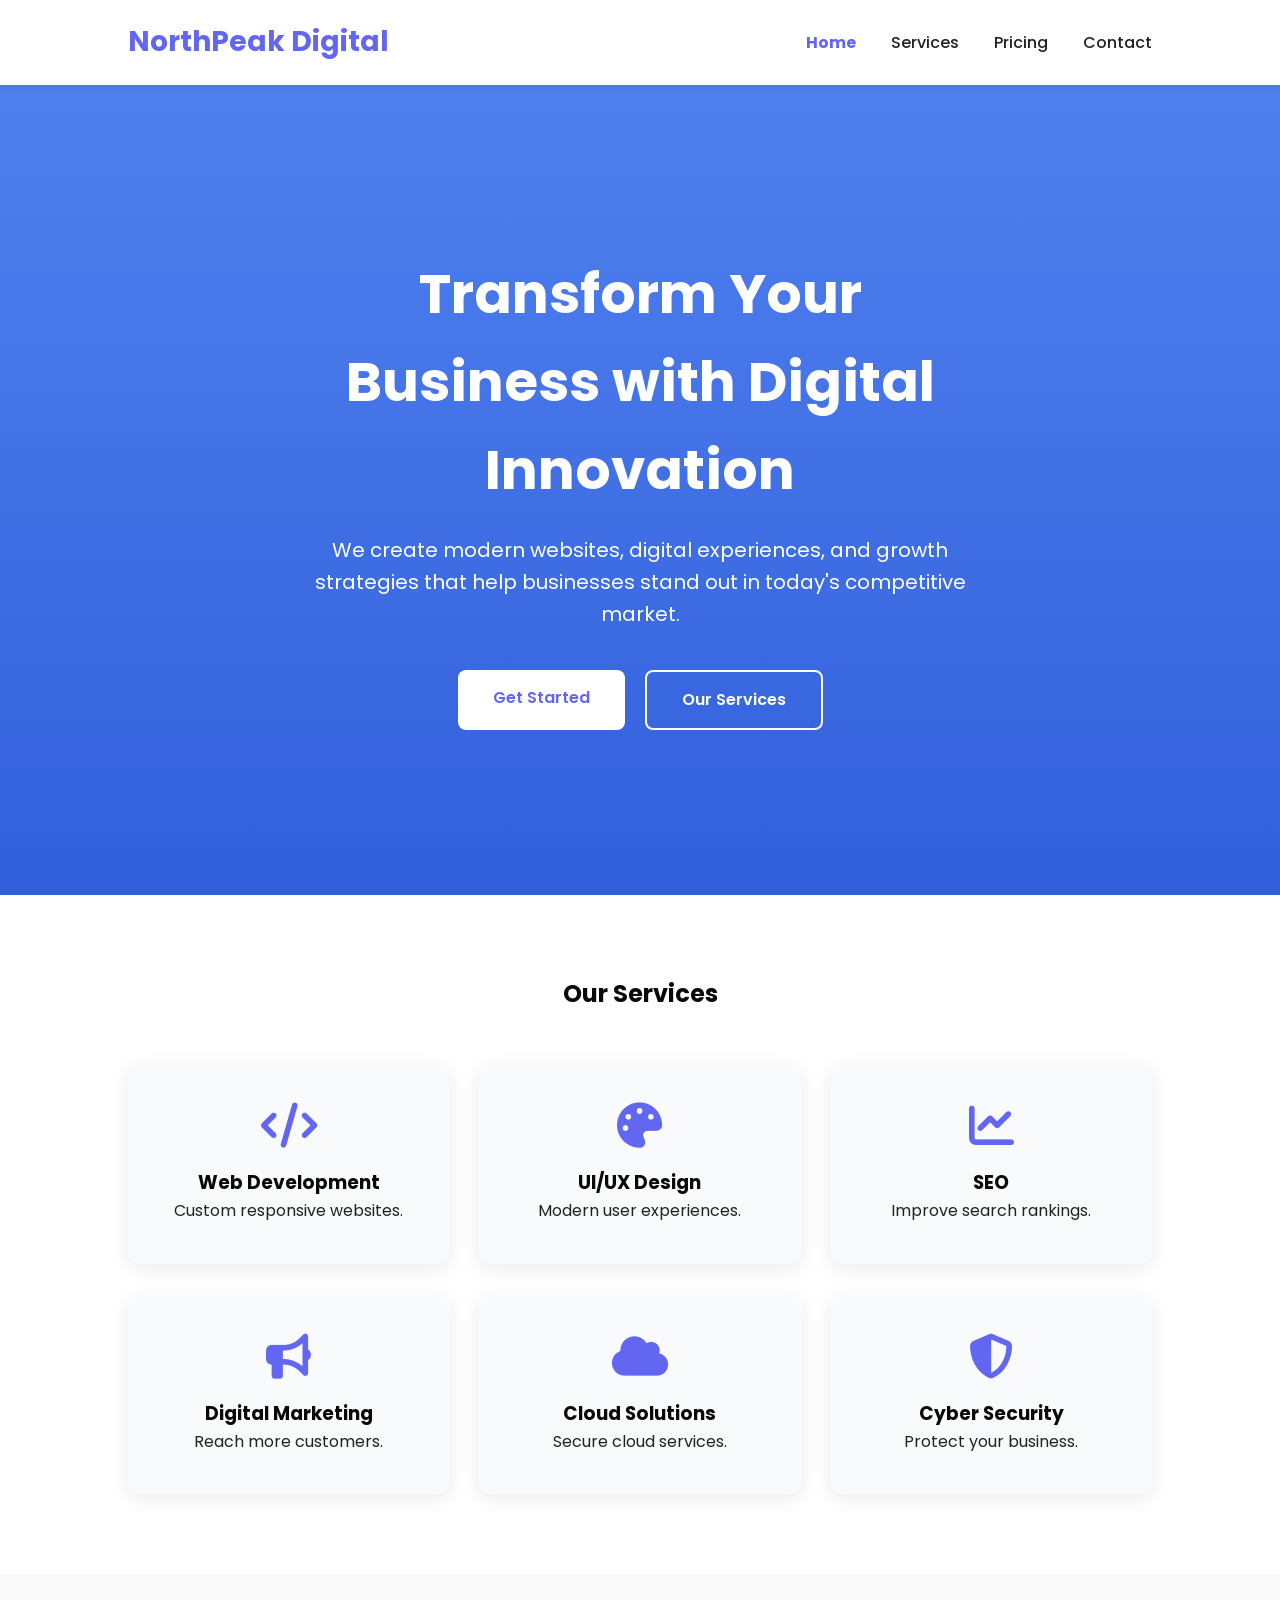
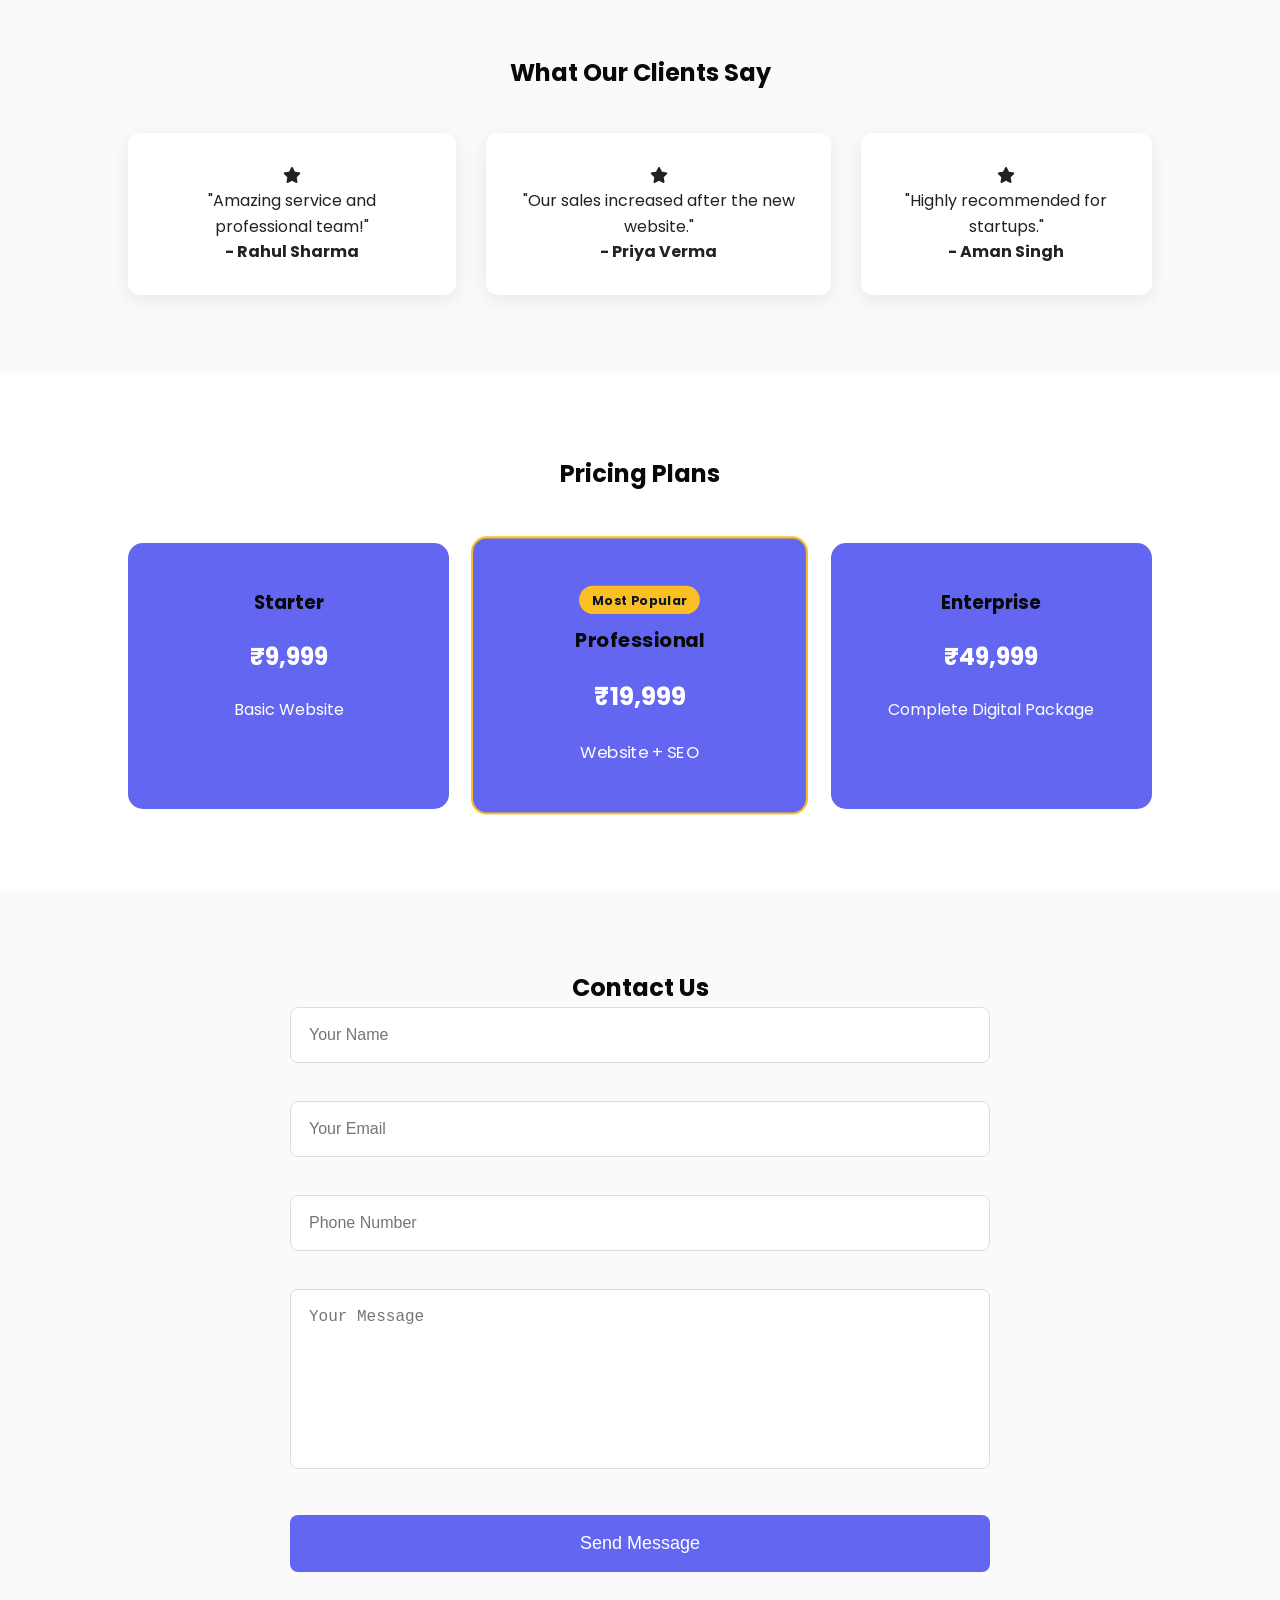
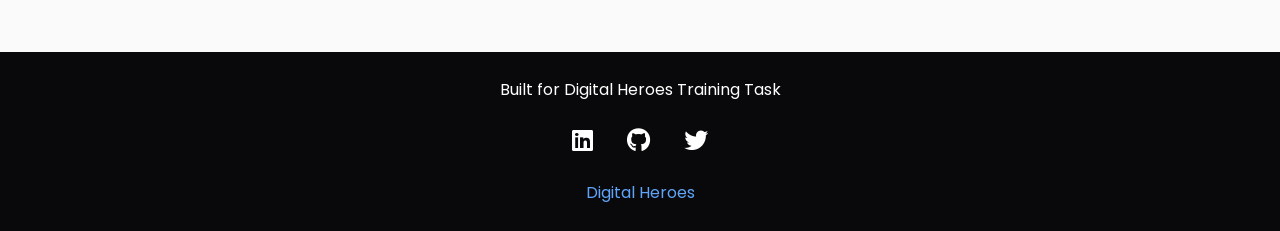
==== commit fefbacd1: "Resolved merge conflicts" ====
--- a/index.html
+++ b/index.html
@@ -1,4 +1,3 @@
-<<<<<<< HEAD
 <!DOCTYPE html>
 <html lang="en">
 <head>
@@ -237,223 +236,4 @@
 </footer>
     <script src="script.js"></script>
 </body>
-=======
-<!DOCTYPE html>
-<html lang="en">
-<head>
-    <meta charset="UTF-8">
-    <meta name="viewport" content="width=device-width, initial-scale=1.0">
-
-    <title>NorthPeak Digital</title>
-
-    <!-- Google Font -->
-    <link href="https://fonts.googleapis.com/css2?family=Poppins:wght@300;400;500;600;700&display=swap" rel="stylesheet">
-
-    <!-- Font Awesome Icons -->
-    <link rel="stylesheet"
-          href="https://cdnjs.cloudflare.com/ajax/libs/font-awesome/6.7.2/css/all.min.css">
-
-    <!-- CSS -->
-    <link rel="stylesheet" href="style.css">
-</head>
-
-<body>
-
-    <!-- Website Starts Here -->
-
-    <header>
-    <nav class="navbar">
-
-    <div class="logo">
-        NorthPeak Digital
-    </div>
-
-    <ul class="nav-links">
-
-        <li><a href="#hero">Home</a></li>
-        <li><a href="#services">Services</a></li>
-        <li><a href="#pricing">Pricing</a></li>
-        <li><a href="#contact">Contact</a></li>
-
-    </ul>
-
-    <div class="menu-btn">
-
-        <i class="fas fa-bars"></i>
-
-    </div>
-
-</nav>
-</header>
-<section id="hero" class="hero hidden">
-
-    <div class="hero-content">
-
-        <h1>Empowering Businesses with Digital Excellence</h1>
-
-        <p>
-            We build modern websites, digital products,
-            and marketing solutions that help businesses grow.
-        </p>
-
-        <a href="#contact" class="btn">
-            Get Started
-        </a>
-
-    </div>
-
-</section>
-<section id="services" class="hidden">
-
-    <h2>Our Services</h2>
-
-    <div class="services-container">
-
-        <div class="service-card">
-            <i class="fas fa-code"></i>
-            <h3>Web Development</h3>
-            <p>Custom responsive websites.</p>
-        </div>
-
-        <div class="service-card">
-            <i class="fas fa-palette"></i>
-            <h3>UI/UX Design</h3>
-            <p>Modern user experiences.</p>
-        </div>
-
-        <div class="service-card">
-            <i class="fas fa-chart-line"></i>
-            <h3>SEO</h3>
-            <p>Improve search rankings.</p>
-        </div>
-
-        <div class="service-card">
-            <i class="fas fa-bullhorn"></i>
-            <h3>Digital Marketing</h3>
-            <p>Reach more customers.</p>
-        </div>
-
-        <div class="service-card">
-            <i class="fas fa-cloud"></i>
-            <h3>Cloud Solutions</h3>
-            <p>Secure cloud services.</p>
-        </div>
-
-        <div class="service-card">
-            <i class="fas fa-shield-alt"></i>
-            <h3>Cyber Security</h3>
-            <p>Protect your business.</p>
-        </div>
-
-    </div>
-
-</section>
-<section id="testimonials" class="hidden">
-
-    <h2>What Our Clients Say</h2>
-
-    <div class="testimonial-container">
-
-        <div class="testimonial">
-            <p>"Amazing service and professional team!"</p>
-            <h4>- Rahul Sharma</h4>
-        </div>
-
-        <div class="testimonial">
-            <p>"Our sales increased after the new website."</p>
-            <h4>- Priya Verma</h4>
-        </div>
-
-        <div class="testimonial">
-            <p>"Highly recommended for startups."</p>
-            <h4>- Aman Singh</h4>
-        </div>
-
-    </div>
-
-</section>
-<section id="pricing" class="hidden">
-
-    <h2>Pricing Plans</h2>
-
-    <div class="pricing-container">
-
-        <div class="price-card">
-            <h3>Starter</h3>
-            <h1>₹9,999</h1>
-            <p>Basic Website</p>
-        </div>
-
-        <div class="price-card">
-            <div class="price-card featured">
-            <span class="badge">Most Popular</span>
-            <h3>Professional</h3>
-            <h1>₹19,999</h1>
-            <p>Website + SEO</p>
-        </div>
-
-        <div class="price-card">
-            <h3>Enterprise</h3>
-            <h1>₹49,999</h1>
-            <p>Complete Digital Package</p>
-        </div>
-
-    </div>
-
-</section>
-<section id="contact" class="hidden">
-
-    <h2>Contact Us</h2>
-
-    <form id="contactForm">
-
-        <input
-            type="text"
-            id="name"
-            placeholder="Your Name"
-            required>
-        <span class="error-msg" id="nameError"></span>
-
-        <input
-            type="email"
-            id="email"
-            placeholder="Your Email"
-            required>
-        <span class="error-msg" id="emailError"></span>
-
-        <input
-            type="tel"
-            id="phone"
-            placeholder="Phone Number"
-            required>
-        <span class="error-msg" id="phoneError"></span>
-
-        <textarea
-            id="message"
-            placeholder="Your Message"
-            required></textarea>
-        <span class="error-msg" id="messageError"></span>
-
-        <button type="submit">
-            Send Message
-        </button>
-
-    </form>
-
-</section>
-
-<footer>
-
-    <p>
-        Built for Digital Heroes Training Task |
-        <a href="https://digitalheroesco.com"
-           target="_blank">
-           Digital Heroes
-        </a>
-    </p>
-
-</footer>
-    <script src="script.js"></script>
-</body>
->>>>>>> 5ba5696d7d6e9c977cec578003d305f9835896a2
 </html>
--- a/style.css
+++ b/style.css
@@ -1,4 +1,3 @@
-<<<<<<< HEAD
 /* ===== GOOGLE RESET ===== */
 
 :root {
@@ -600,561 +599,3 @@
     outline: 2px solid var(--color-primary);
     outline-offset: 2px;
 }
-=======
-/* ===== GOOGLE RESET ===== */
-
-:root {
-    --color-primary: #6366f1;
-    --color-primary-dark: #1d4ed8;
-    --color-dark: #09090b;
-    --color-bg: #f8fafc;
-    --color-bg-alt: #fafafa;
-}
-
-.menu-btn{
-
-display:none;
-
-font-size:28px;
-
-cursor:pointer;
-
-}
-
-*{
-    margin:0;
-    padding:0;
-    box-sizing:border-box;
-}
-
-html{
-    scroll-behavior:smooth;
-}
-
-body{
-    font-family:'Poppins',sans-serif;
-    background:var(--color-bg);
-    color:#222;
-    line-height:1.6;
-}
-
-section{
-    padding:80px 10%;
-}
-
-h1,h2,h3{
-    color:var(--color-dark);
-}
-
-a{
-    text-decoration:none;
-}
-
-ul{
-    list-style:none;
-}
-
-.nav-links a.active{
-
-color:var(--color-primary);
-
-font-weight:700;
-
-}
-
-.hidden{
-
-opacity:0;
-
-transform:translateY(60px);
-
-transition:1s;
-
-}
-
-.show{
-
-opacity:1;
-
-transform:translateY(0);
-
-}
-
-/* header */
-header{
-    position:sticky;
-    top:0;
-    z-index:1000;
-}
-
-.navbar{
-
-    display:flex;
-    justify-content:space-between;
-    align-items:center;
-
-    padding:20px 10%;
-
-    background:white;
-
-    box-shadow:0 2px 10px rgba(0,0,0,.08);
-
-}
-
-.logo{
-
-    font-size:28px;
-    font-weight:700;
-    color:var(--color-primary);
-
-}
-
-.nav-links{
-
-    display:flex;
-    gap:35px;
-
-}
-
-.nav-links a{
-
-    color:#222;
-    font-weight:500;
-    transition:.3s;
-
-}
-
-.nav-links a:hover{
-
-    color:var(--color-primary);
-
-}
-
-/* Hero Section */
-.hero{
-
-    height:90vh;
-
-    display:flex;
-    justify-content:center;
-    align-items:center;
-
-    text-align:center;
-
-    background:linear-gradient(135deg,var(--color-primary),var(--color-primary-dark));
-
-    color:white;
-
-}
-
-.hero-content{
-
-    max-width:700px;
-
-}
-
-.hero h1{
-
-    font-size:55px;
-
-    color:white;
-
-    margin-bottom:20px;
-
-}
-
-.hero p{
-
-    font-size:20px;
-
-    margin-bottom:40px;
-
-}
-
-.btn{
-
-    display:inline-block;
-
-    padding:15px 35px;
-
-    background:white;
-
-    color:var(--color-primary);
-
-    border-radius:8px;
-
-    font-weight:600;
-
-    transition:.3s;
-
-}
-
-.btn:hover{
-
-    transform:translateY(-5px);
-
-}
-
-/* Service */
-#services{
-
-    background:white;
-
-    text-align:center;
-
-}
-
-.services-container{
-
-    margin-top:50px;
-
-    display:grid;
-
-    grid-template-columns:repeat(3,1fr);
-
-    gap:30px;
-
-}
-
-.service-card{
-
-    background:var(--color-bg);
-
-    padding:40px 25px;
-
-    border-radius:12px;
-
-    transition:.4s;
-
-    box-shadow:0 5px 20px rgba(0,0,0,.08);
-
-}
-
-.service-card i{
-
-    font-size:45px;
-
-    color:var(--color-primary);
-
-    margin-bottom:20px;
-
-}
-
-.service-card:hover{
-
-    transform:translateY(-10px);
-
-}
-
-/* Testimonials */
-#testimonials{
-
-    background:var(--color-bg-alt);
-
-    text-align:center;
-
-}
-
-.testimonial-container{
-
-    display:flex;
-
-    gap:30px;
-
-    margin-top:40px;
-
-}
-
-.testimonial{
-
-    background:white;
-
-    padding:30px;
-
-    border-radius:12px;
-
-    box-shadow:0 5px 20px rgba(0,0,0,.08);
-
-}
-
-/* Pricing */
-#pricing{
-
-    background:white;
-
-    text-align:center;
-
-}
-
-.pricing-container{
-
-    display:grid;
-
-    grid-template-columns:repeat(3,1fr);
-
-    gap:30px;
-
-    margin-top:50px;
-
-}
-
-.price-card{
-
-    background:var(--color-primary);
-
-    color:white;
-
-    padding:45px;
-
-    border-radius:15px;
-
-    transition:.4s;
-
-}
-
-.price-card.featured{
-    transform: scale(1.05);
-    border: 2px solid #fbbf24;
-}
-
-.badge{
-    display:inline-block;
-    background:#fbbf24;
-    color:#0f172a;
-    font-size:12px;
-    font-weight:700;
-    padding:4px 12px;
-    border-radius:20px;
-    margin-bottom:10px;
-}
-
-.price-card h1{
-
-    color:white;
-
-    margin:20px 0;
-
-}
-
-.price-card:hover{
-
-    transform:scale(1.05);
-
-}
-
-/* Contact Form */
-#contact{
-
-    background:var(--color-bg-alt);
-
-    text-align:center;
-
-}
-
-form{
-
-    max-width:700px;
-
-    margin:auto;
-
-}
-
-input,
-textarea{
-
-    width:100%;
-
-    padding:18px;
-
-    margin-bottom:20px;
-
-    border:1px solid #ddd;
-
-    border-radius:8px;
-
-    font-size:16px;
-
-}
-
-textarea{
-
-    height:180px;
-
-    resize:none;
-
-}
-
-button{
-
-    width:100%;
-
-    padding:18px;
-
-    background:var(--color-primary);
-
-    color:white;
-
-    border:none;
-
-    border-radius:8px;
-
-    font-size:18px;
-
-    cursor:pointer;
-
-    transition:.3s;
-
-}
-
-button:hover{
-
-    background:var(--color-primary-dark);
-
-}
-
-.error-msg{
-    display:block;
-    color:#dc2626;
-    font-size:14px;
-    margin-top:-15px;
-    margin-bottom:15px;
-    min-height:18px;
-}
-
-/* Footer */
-footer{
-
-    background:var(--color-dark);
-
-    color:white;
-
-    text-align:center;
-
-    padding:25px;
-
-}
-
-footer a{
-
-    color:#60a5fa;
-
-}
-
-/* Tablet (768px) */
-@media(max-width:768px){
-
-.services-container{
-
-grid-template-columns:repeat(2,1fr);
-max-width: 1200px;
-margin-inline: auto;
-
-}
-
-.pricing-container{
-
-grid-template-columns:1fr;
-max-width: 1200px;
-margin-inline: auto;
-
-}
-
-.testimonial-container{
-
-flex-direction:column;
-max-width: 1200px;
-margin-inline: auto;
-
-}
-
-.hero h1{
-
-font-size:40px;
-
-}
-
-}
-
-/* Mobile (360px) */
-@media(max-width:480px){
-
-.menu-btn{
-
-display:block;
-
-}
-
-.nav-links{
-
-display:none;
-
-width:100%;
-
-}
-
-.nav-links.active{
-
-display:flex;
-
-flex-direction:column;
-
-padding-top:20px;
-
-}
-
-.navbar{
-
-flex-direction:column;
-
-gap:20px;
-
-}
-
-.nav-links{
-
-flex-direction:column;
-
-align-items:center;
-
-}
-
-.services-container{
-
-grid-template-columns:1fr;
-
-}
-
-.hero{
-
-padding:20px;
-
-}
-
-.hero h1{
-
-font-size:32px;
-
-}
-
-.hero p{
-
-font-size:17px;
-
-}
-
-section{
-
-padding:60px 20px;
-
-}
-
-}
-
-a:focus-visible,
-button:focus-visible,
-input:focus-visible,
-textarea:focus-visible {
-    outline: 2px solid var(--color-primary);
-    outline-offset: 2px;
-}
->>>>>>> 5ba5696d7d6e9c977cec578003d305f9835896a2
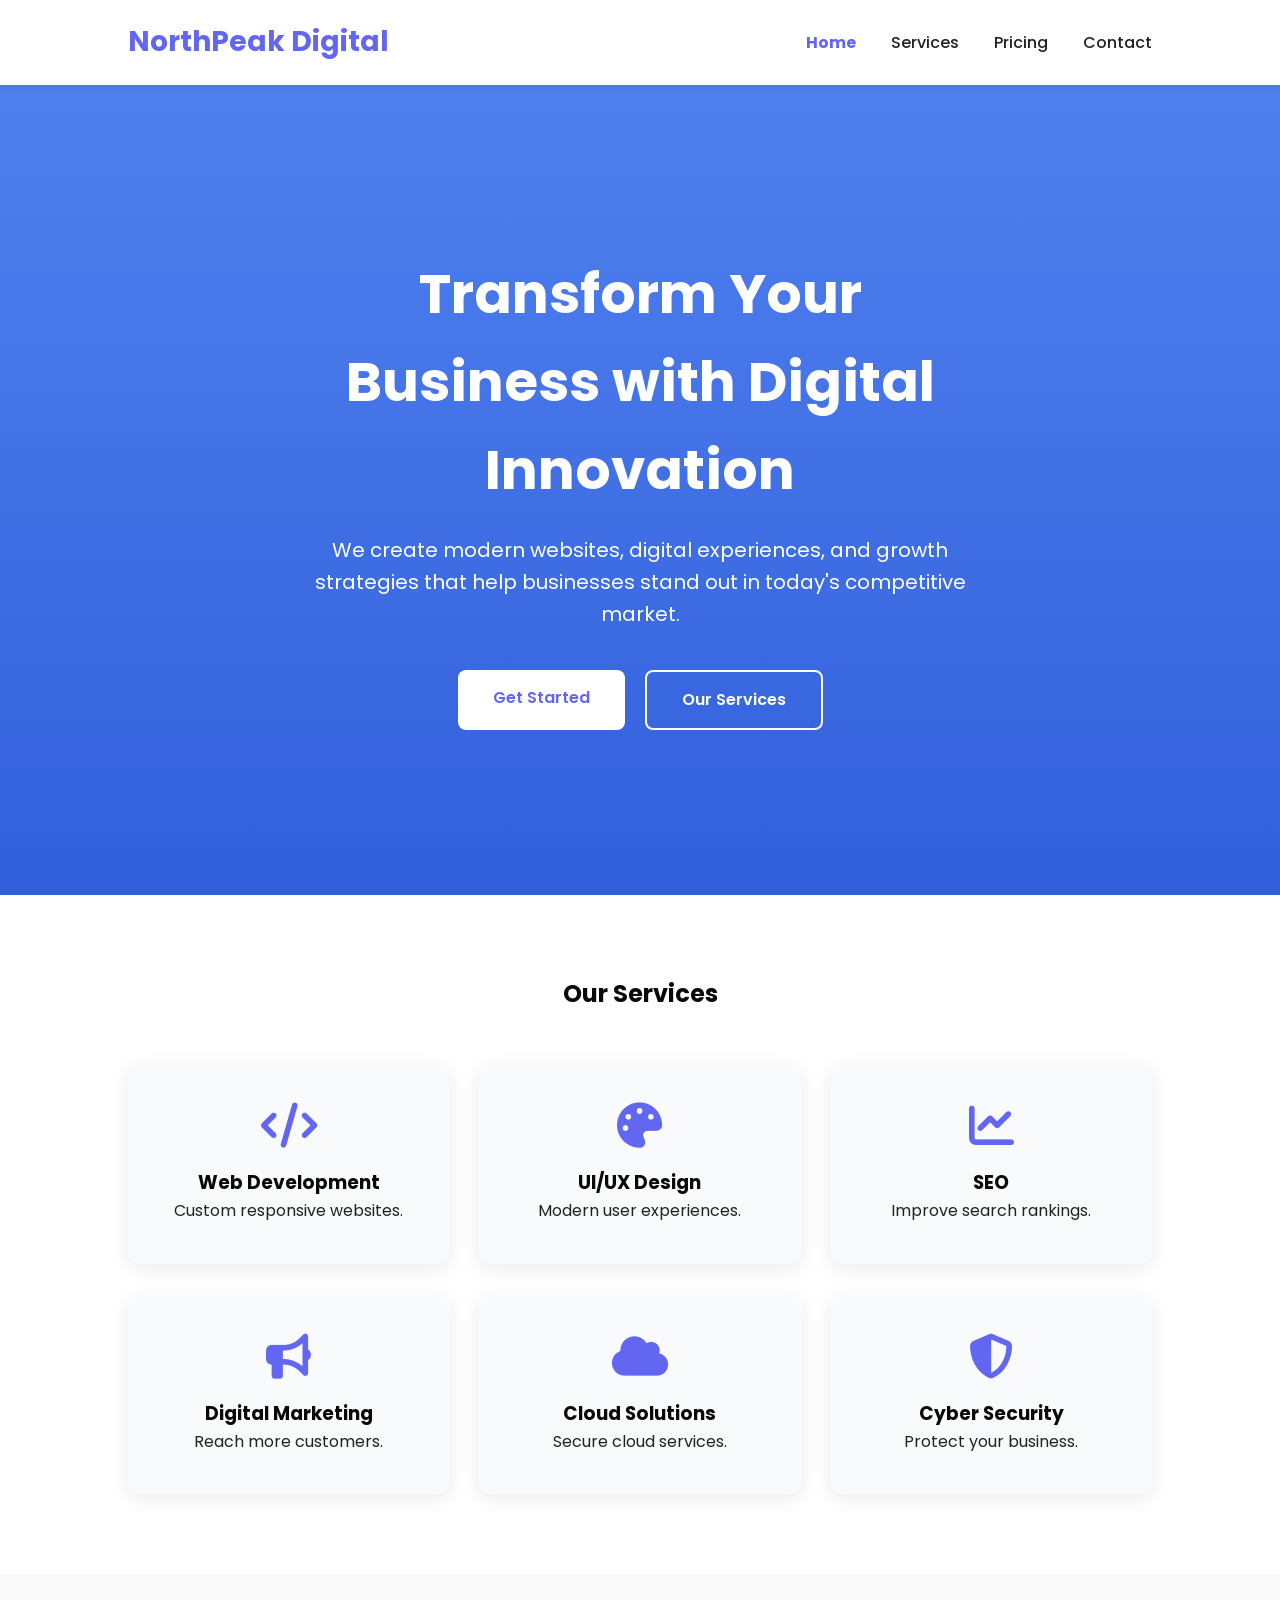
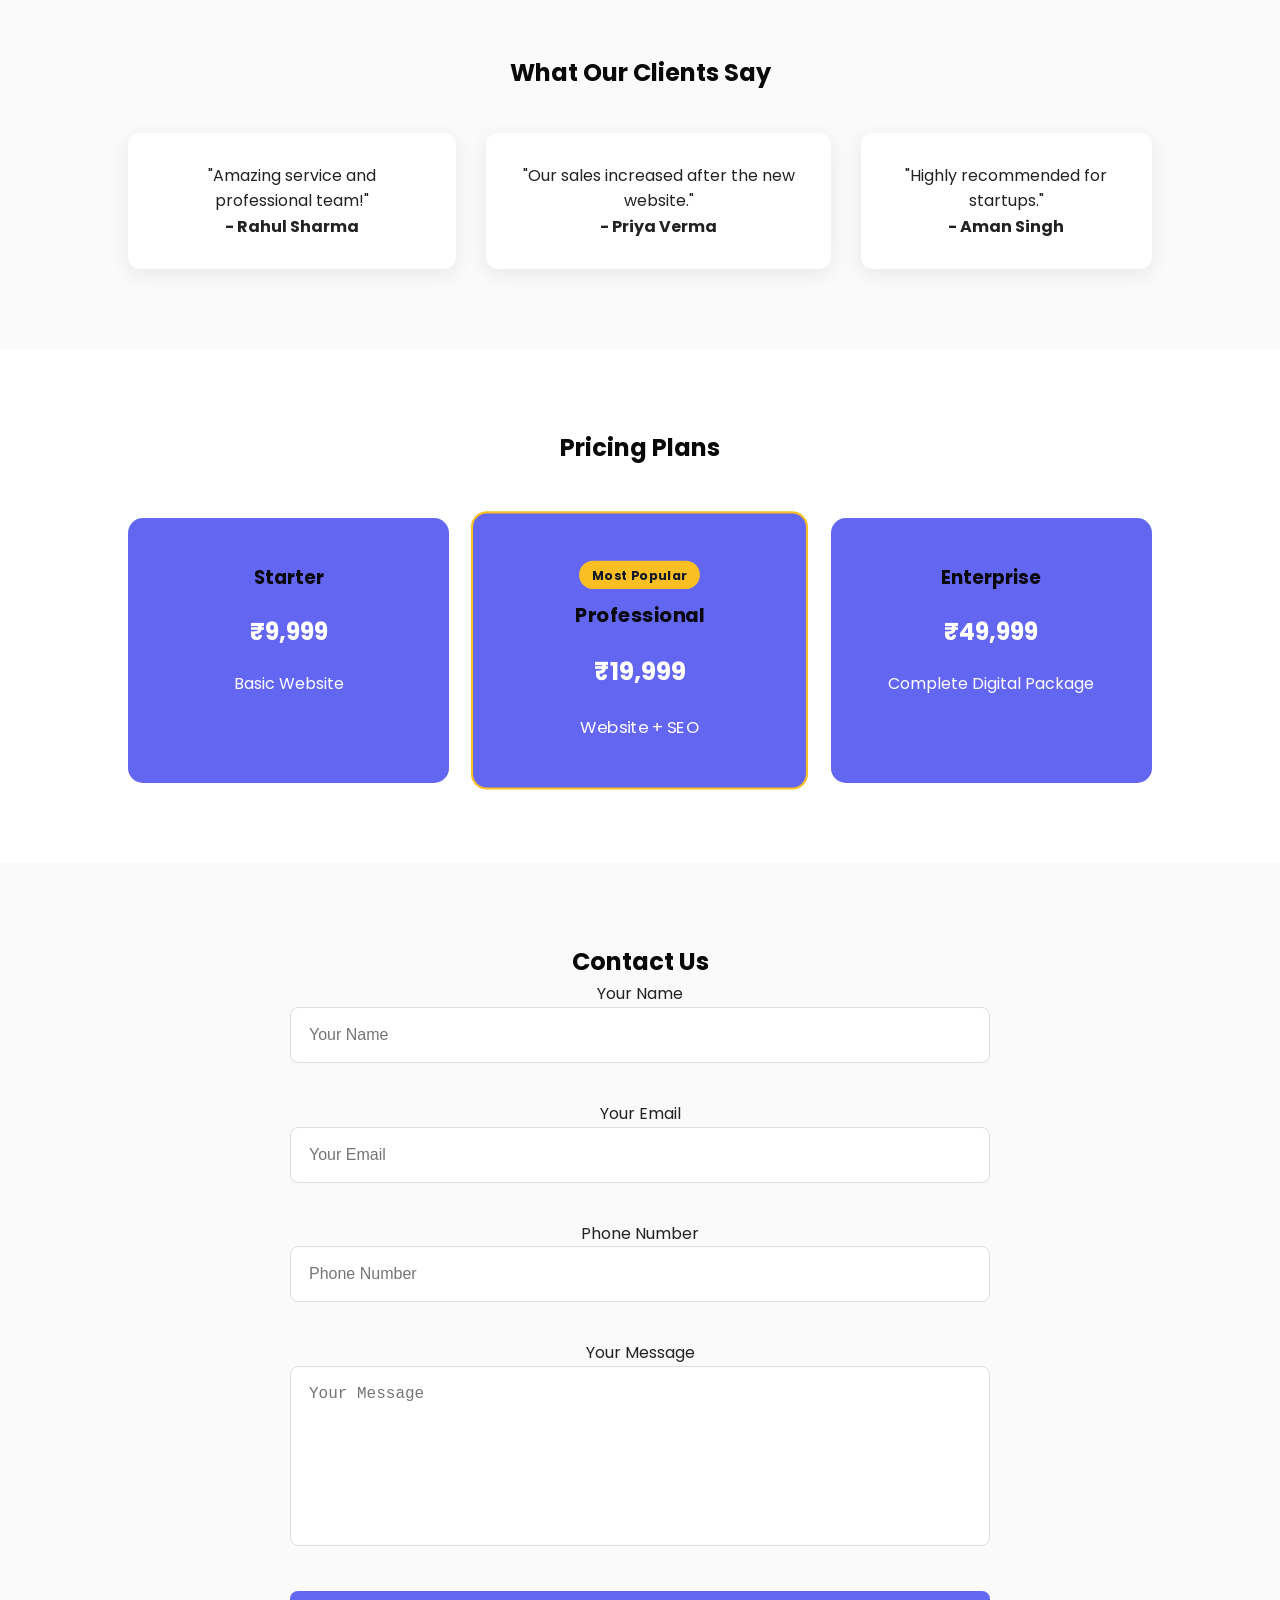
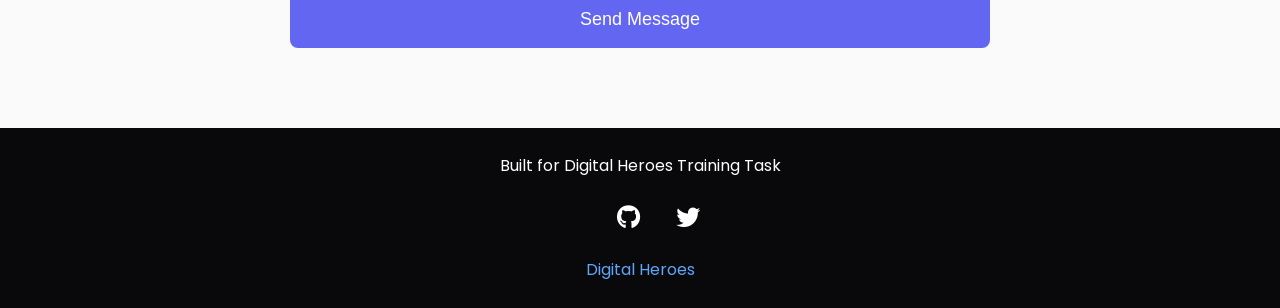
==== commit 4b5d3b13: "Update index.html" ====
--- a/index.html
+++ b/index.html
@@ -1,10 +1,17 @@
 <!DOCTYPE html>
 <html lang="en">
 <head>
+    
     <meta charset="UTF-8">
     <meta name="viewport" content="width=device-width, initial-scale=1.0">
 
-    <title>NorthPeak Digital</title>
+    <title>NorthPeak Digital | Digital Agency</title>
+
+    <link rel="icon" href="favicon.ico">
+
+    <meta name="description" content="NorthPeak Digital is a modern digital agency offering web development, UI/UX design, SEO, digital marketing, cloud solutions, and cybersecurity services.">
+
+<meta name="theme-color" content="#6366f1">
 
     <!-- Google Font -->
     <link href="https://fonts.googleapis.com/css2?family=Poppins:wght@300;400;500;600;700&display=swap" rel="stylesheet">
@@ -20,6 +27,8 @@
 <body>
 
     <!-- Website Starts Here -->
+
+    <a href="#hero" class="skip-link">Skip to main content</a>
 
     <header>
     <nav class="navbar">
@@ -37,14 +46,14 @@
 
     </ul>
 
-    <div class="menu-btn">
-
-        <i class="fas fa-bars"></i>
-
-    </div>
+    <button class="menu-btn" aria-label="Toggle navigation menu">
+    <i class="fas fa-bars" aria-hidden="true"></i>
+    </button>
 
 </nav>
 </header>
+
+<main>
 <section id="hero" class="hero hidden">
 
     <div class="hero-content">
@@ -71,37 +80,37 @@
     <div class="services-container">
 
         <div class="service-card">
-            <i class="fas fa-code"></i>
+            <i class="fas fa-code" aria-hidden="true"></i>
             <h3>Web Development</h3>
             <p>Custom responsive websites.</p>
         </div>
 
         <div class="service-card">
-            <i class="fas fa-palette"></i>
+            <i class="fas fa-palette" aria-hidden="true"></i>
             <h3>UI/UX Design</h3>
             <p>Modern user experiences.</p>
         </div>
 
         <div class="service-card">
-            <i class="fas fa-chart-line"></i>
+            <i class="fas fa-chart-line" aria-hidden="true"></i>
             <h3>SEO</h3>
             <p>Improve search rankings.</p>
         </div>
 
         <div class="service-card">
-            <i class="fas fa-bullhorn"></i>
+            <i class="fas fa-bullhorn" aria-hidden="true"></i>
             <h3>Digital Marketing</h3>
             <p>Reach more customers.</p>
         </div>
 
         <div class="service-card">
-            <i class="fas fa-cloud"></i>
+            <i class="fas fa-cloud" aria-hidden="true"></i>
             <h3>Cloud Solutions</h3>
             <p>Secure cloud services.</p>
         </div>
 
         <div class="service-card">
-            <i class="fas fa-shield-alt"></i>
+            <i class="fas fa-shield-alt" aria-hidden="true"></i>
             <h3>Cyber Security</h3>
             <p>Protect your business.</p>
         </div>
@@ -116,19 +125,22 @@
     <div class="testimonial-container">
 
         <div class="testimonial">
-            <i class="fas fa-star"></i>
+            <button class="menu-btn" aria-label="Open navigation menu">
+    <i class="fas fa-bars"></i>
+</button>
             <p>"Amazing service and professional team!"</p>
             <h4>- Rahul Sharma</h4>
         </div>
 
         <div class="testimonial">
-            <i class="fas fa-star"></i>
+            <button class="menu-btn" aria-label="Open navigation menu">
+    <i class="fas fa-bars"></i>
+</button>
             <p>"Our sales increased after the new website."</p>
             <h4>- Priya Verma</h4>
         </div>
 
         <div class="testimonial">
-            <i class="fas fa-star"></i>
             <p>"Highly recommended for startups."</p>
             <h4>- Aman Singh</h4>
         </div>
@@ -169,6 +181,8 @@
     <h2>Contact Us</h2>
 
     <form id="contactForm">
+
+        <label for="name">Your Name</label>
 
         <input
             type="text"
@@ -177,6 +191,8 @@
             required>
         <span class="error-msg" id="nameError"></span>
 
+        <label for="email">Your Email</label>
+
         <input
             type="email"
             id="email"
@@ -184,6 +200,8 @@
             required>
         <span class="error-msg" id="emailError"></span>
 
+        <label for="phone">Phone Number</label>
+
         <input
             type="tel"
             id="phone"
@@ -191,6 +209,8 @@
             required>
         <span class="error-msg" id="phoneError"></span>
 
+        <label for="message">Your Message</label>
+
         <textarea
             id="message"
             placeholder="Your Message"
@@ -204,6 +224,7 @@
     </form>
 
 </section>
+</main>
 
 <footer>
 
@@ -215,11 +236,21 @@
 
 <div class="social-icons">
 
-<a href="#"><i class="fab fa-linkedin"></i></a>
-
-<a href="#"><i class="fab fa-github"></i></a>
-
-<a href="#"><i class="fab fa-twitter"></i></a>
+<a
+href="www.linkedin.com/in"
+aria-label="Linkdeln Profile">
+
+<i class="fab fa-Linkdeln" aria-hidden="true"></i>
+
+</a>
+<a
+href="https://github.com"
+aria-label="GitHub Profile">
+
+<i class="fab fa-github" aria-hidden="true"></i>
+
+</a>
+<a href="https://twitter.com"><i class="fab fa-twitter"></i></a>
 
 </div>
 
@@ -236,4 +267,4 @@
 </footer>
     <script src="script.js"></script>
 </body>
-</html>+</html>
--- a/style.css
+++ b/style.css
@@ -34,7 +34,19 @@
     color:#222;
     line-height:1.6;
 }
-
+.skip-link{
+    position:absolute;
+    left:-9999px;
+    top:10px;
+    background:#000;
+    color:#fff;
+    padding:10px 15px;
+    z-index:9999;
+}
+
+.skip-link:focus{
+    left:10px;
+}
 section{
     padding:80px 10%;
 }
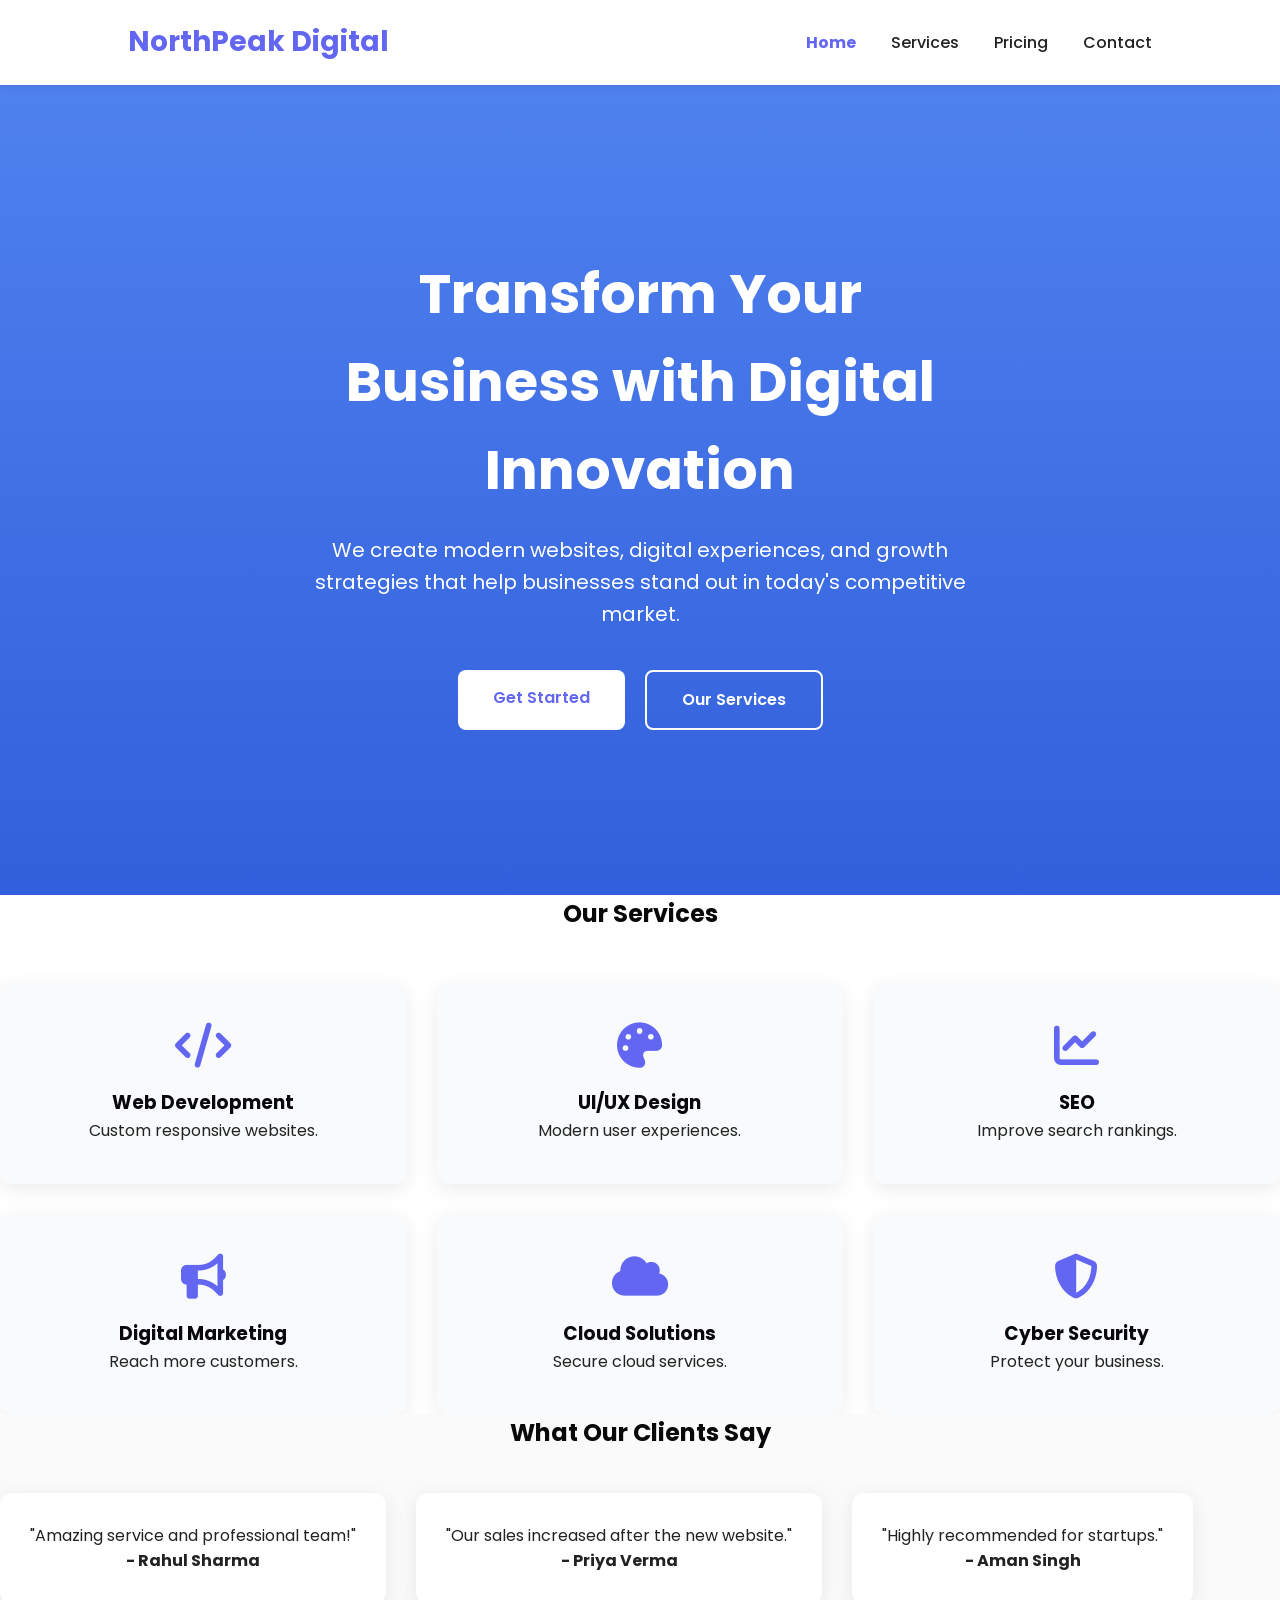
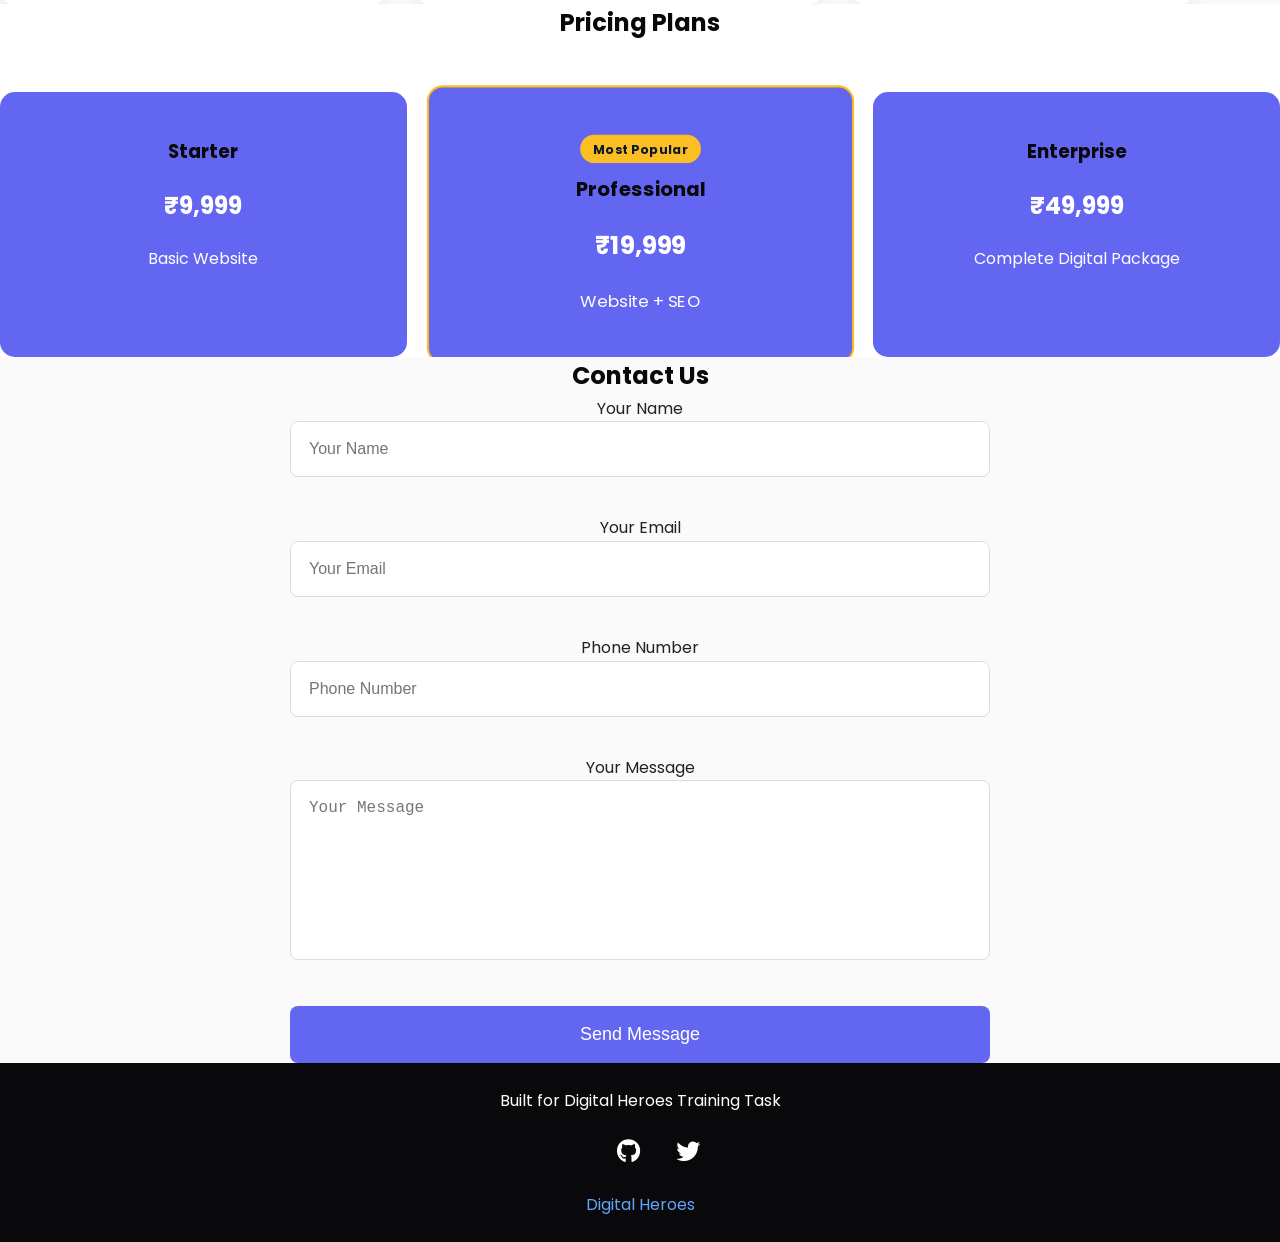
==== commit 34ade8cc: "Resolve merge conflict" ====
--- a/style.css
+++ b/style.css
@@ -44,9 +44,26 @@
     z-index:9999;
 }
 
+<<<<<<< HEAD
+.skip-link{
+    position:absolute;
+    left:-9999px;
+    top:10px;
+    background:#000;
+    color:#fff;
+    padding:10px 15px;
+    z-index:9999;
+}
+
 .skip-link:focus{
     left:10px;
 }
+
+=======
+.skip-link:focus{
+    left:10px;
+}
+>>>>>>> 4b5d3b13bb857a2dedd0984c3db8a37521ec3368
 section{
     padding:80px 10%;
 }
